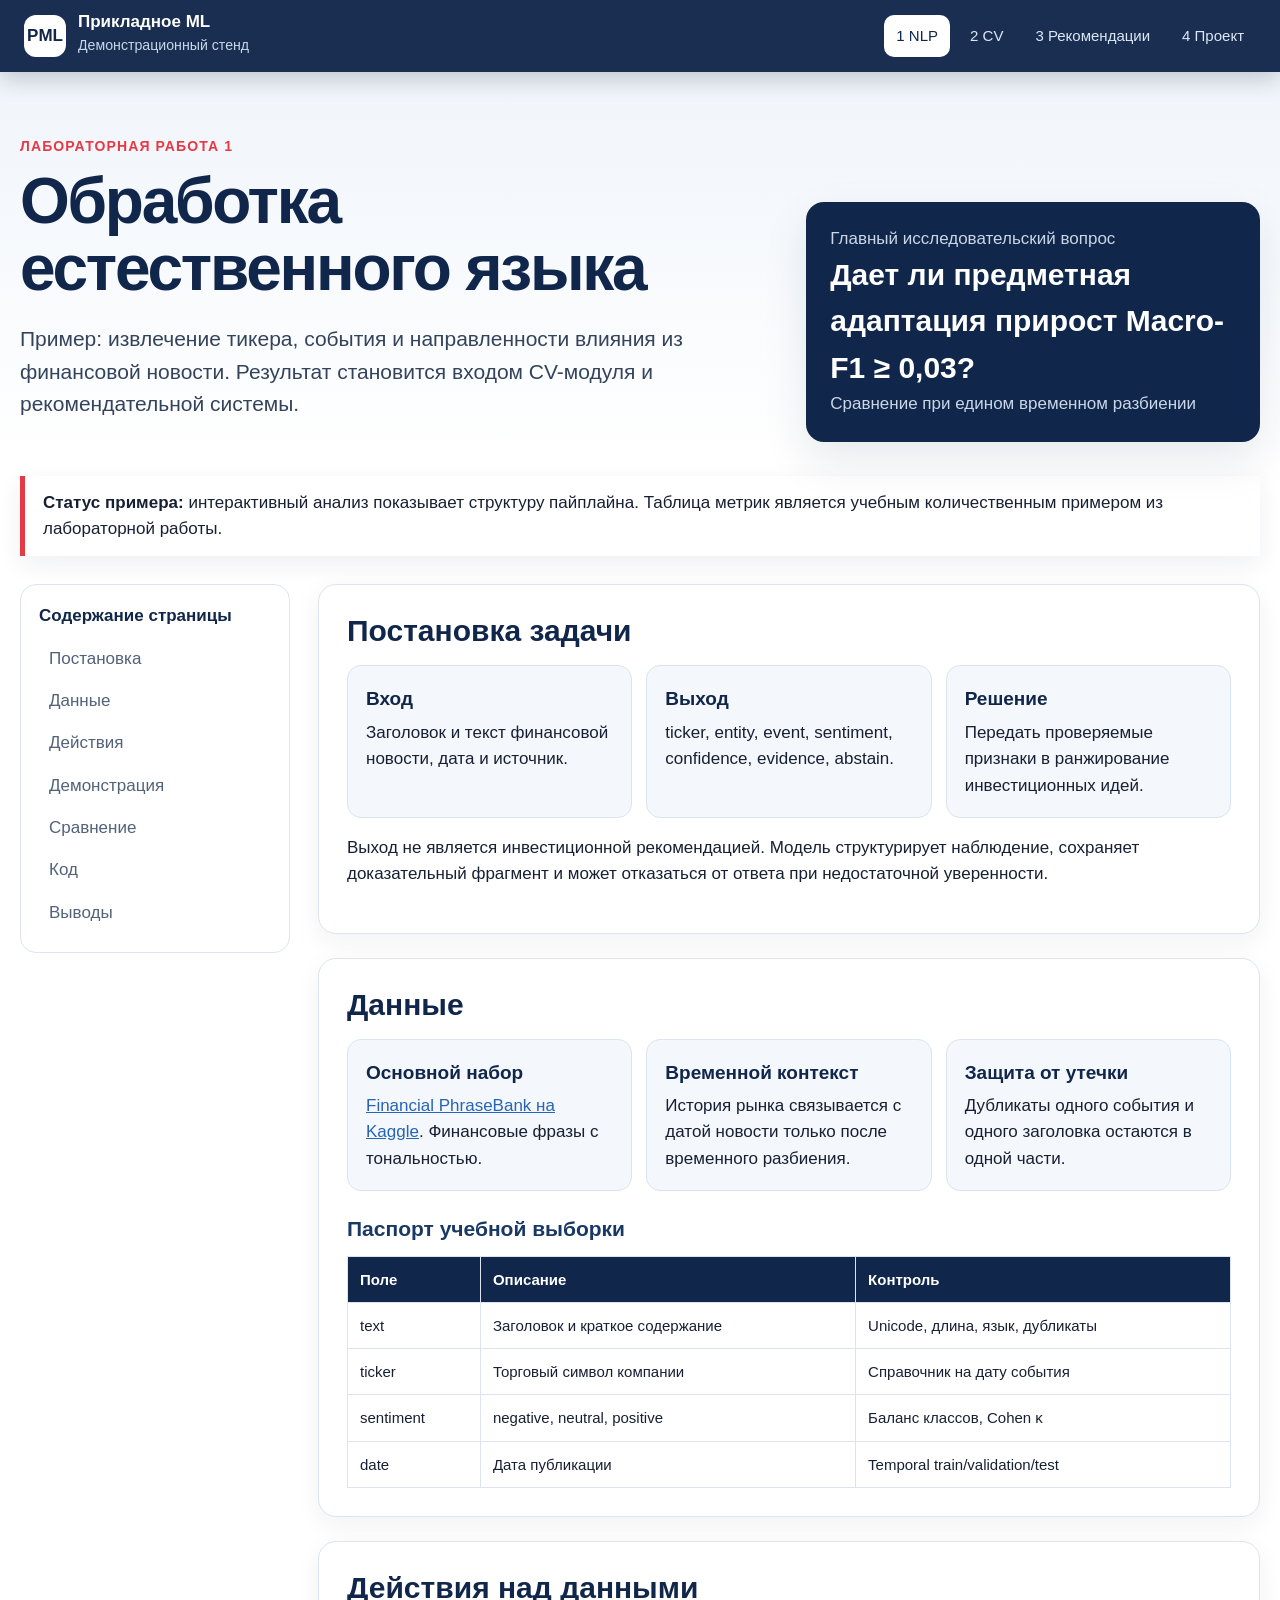
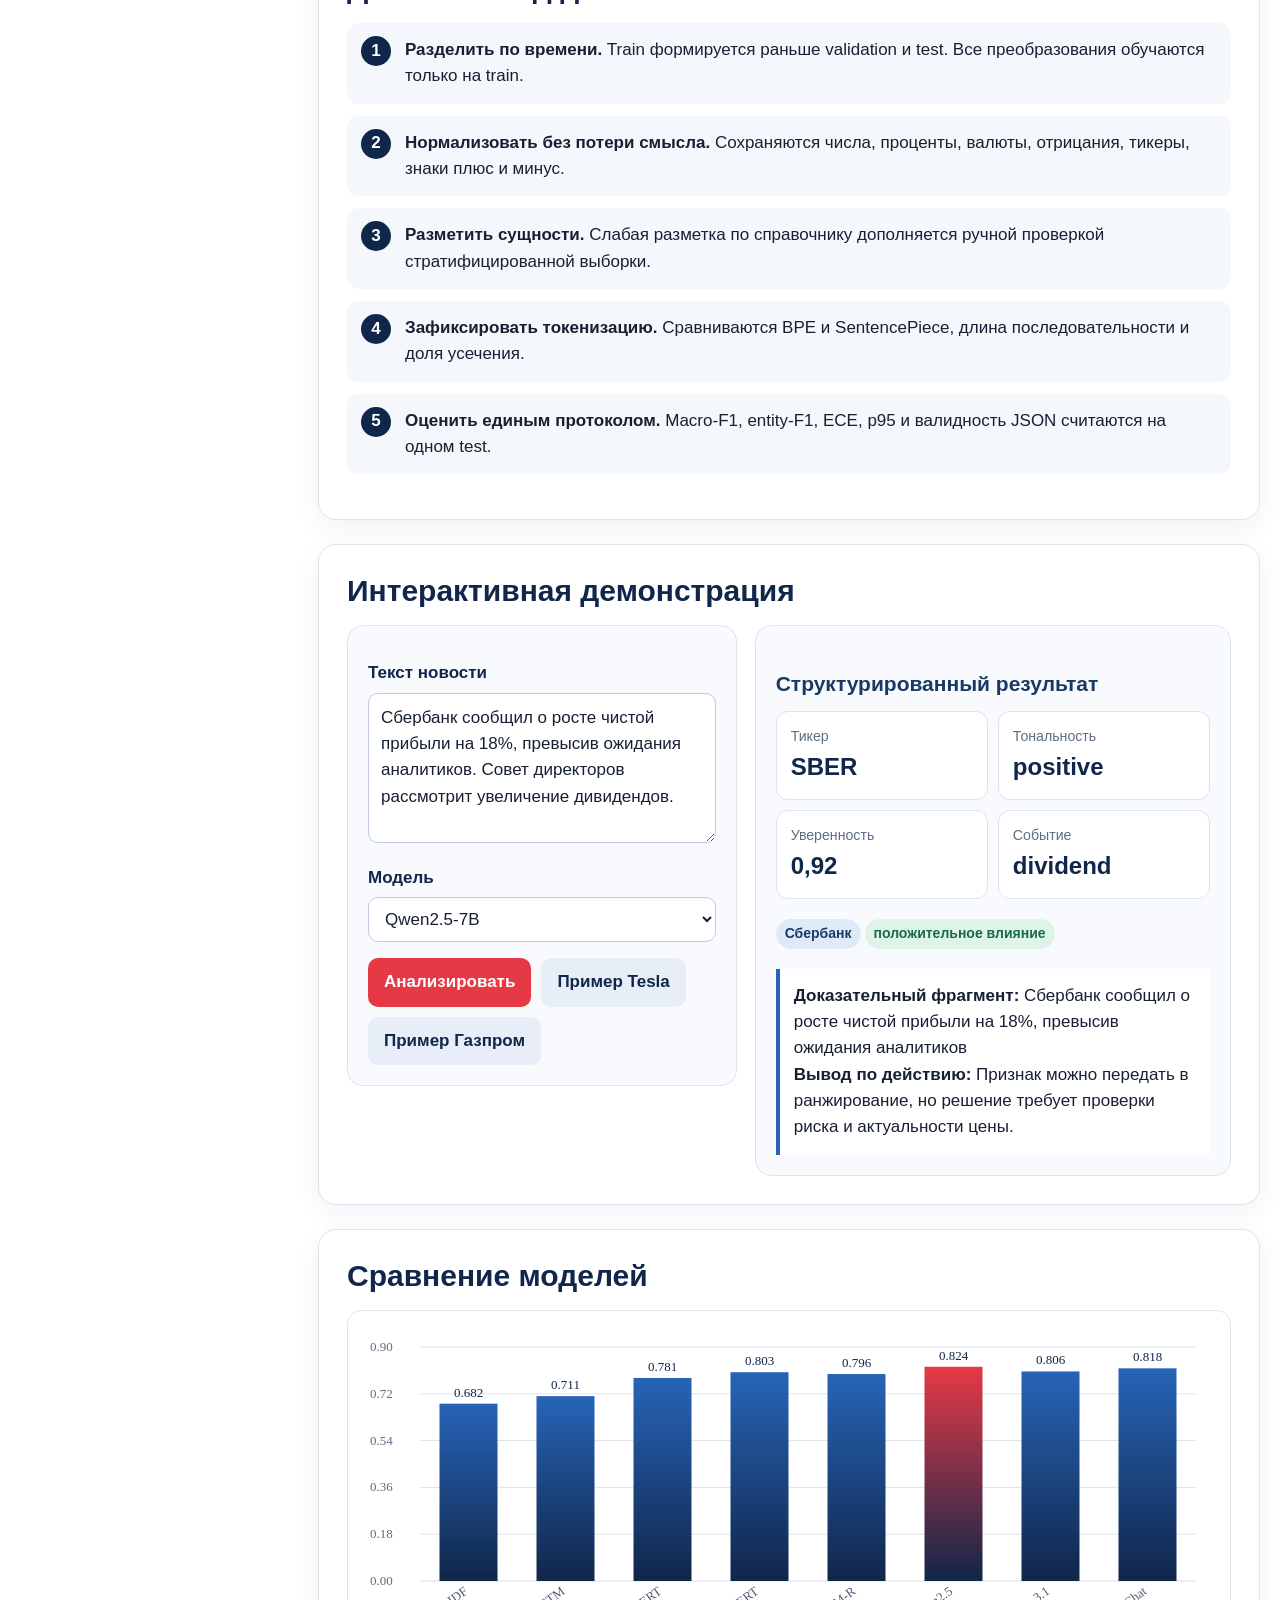
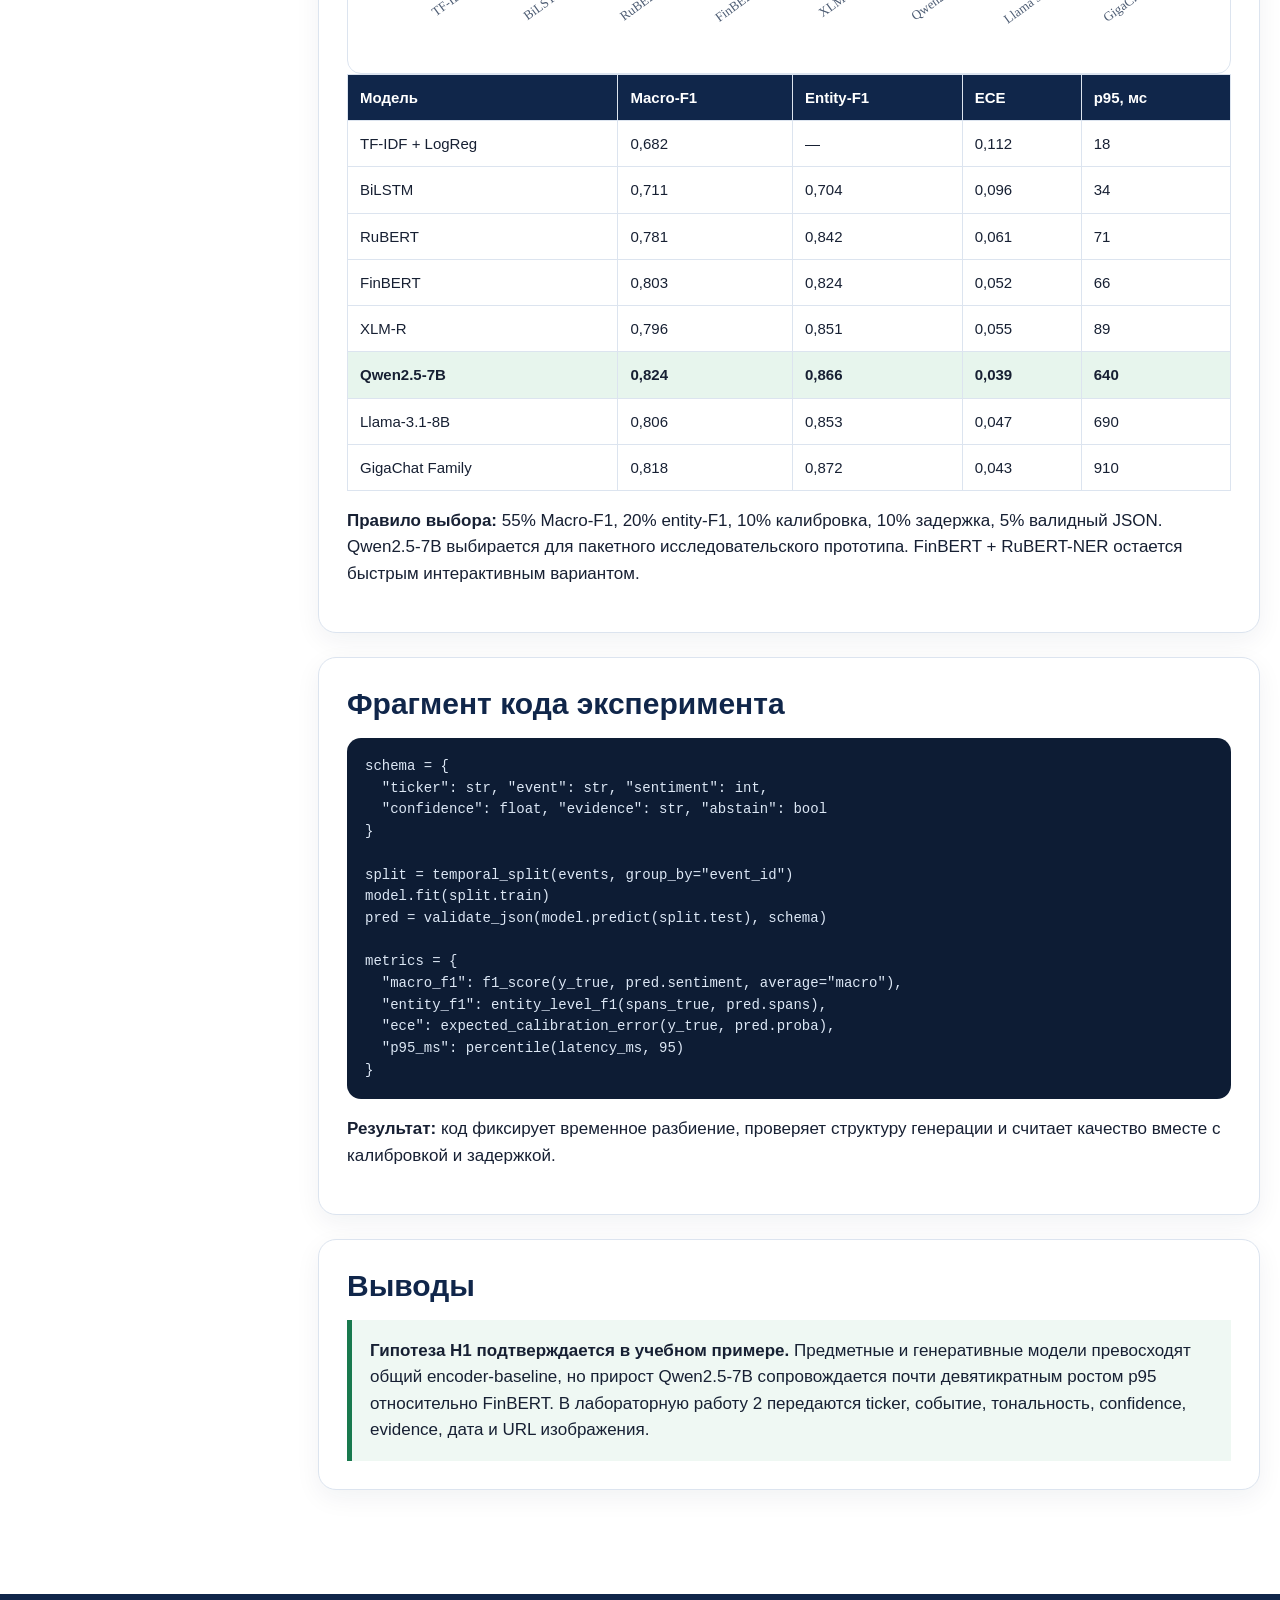
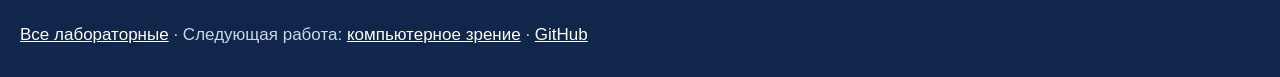
==== lab1-nlp.html @ 17f24d62 "Create PML laboratory demos and NLP lecture deck" ====
<!doctype html><html lang="ru"><head><meta charset="utf-8"><meta name="viewport" content="width=device-width,initial-scale=1"><title>Лабораторная работа 1 — NLP</title><link rel="icon" href="favicon.svg"><link rel="stylesheet" href="styles.css"></head><body>
<header class="topbar"><a class="brand" href="index.html"><span class="brand-mark">PML</span><span><strong>Прикладное ML</strong><small>Демонстрационный стенд</small></span></a><nav class="nav"><a aria-current="page" href="lab1-nlp.html">1 NLP</a><a href="lab2-cv.html">2 CV</a><a href="lab3-recsys.html">3 Рекомендации</a><a href="lab4-project.html">4 Проект</a></nav></header>
<div class="wrap"><section class="hero"><div><div class="eyebrow">Лабораторная работа 1</div><h1>Обработка естественного языка</h1><p class="lead">Пример: извлечение тикера, события и направленности влияния из финансовой новости. Результат становится входом CV-модуля и рекомендательной системы.</p></div><aside class="hero-meta"><span>Главный исследовательский вопрос</span><b>Дает ли предметная адаптация прирост Macro-F1 ≥ 0,03?</b><span>Сравнение при едином временном разбиении</span></aside></section>
<div class="notice"><b>Статус примера:</b> интерактивный анализ показывает структуру пайплайна. Таблица метрик является учебным количественным примером из лабораторной работы.</div>
<div class="page-grid"><aside class="toc"><strong>Содержание страницы</strong><a href="#task">Постановка</a><a href="#data">Данные</a><a href="#actions">Действия</a><a href="#demo">Демонстрация</a><a href="#models">Сравнение</a><a href="#code">Код</a><a href="#conclusion">Выводы</a></aside><main>
<section id="task"><h2>Постановка задачи</h2><div class="cards"><div class="card"><strong>Вход</strong>Заголовок и текст финансовой новости, дата и источник.</div><div class="card"><strong>Выход</strong>ticker, entity, event, sentiment, confidence, evidence, abstain.</div><div class="card"><strong>Решение</strong>Передать проверяемые признаки в ранжирование инвестиционных идей.</div></div><p>Выход не является инвестиционной рекомендацией. Модель структурирует наблюдение, сохраняет доказательный фрагмент и может отказаться от ответа при недостаточной уверенности.</p></section>
<section id="data"><h2>Данные</h2><div class="cards"><div class="card"><strong>Основной набор</strong><a href="https://www.kaggle.com/datasets/ankurzing/sentiment-analysis-for-financial-news">Financial PhraseBank на Kaggle</a>. Финансовые фразы с тональностью.</div><div class="card"><strong>Временной контекст</strong>История рынка связывается с датой новости только после временного разбиения.</div><div class="card"><strong>Защита от утечки</strong>Дубликаты одного события и одного заголовка остаются в одной части.</div></div><h3>Паспорт учебной выборки</h3><div class="table-scroll"><table><thead><tr><th>Поле</th><th>Описание</th><th>Контроль</th></tr></thead><tbody><tr><td>text</td><td>Заголовок и краткое содержание</td><td>Unicode, длина, язык, дубликаты</td></tr><tr><td>ticker</td><td>Торговый символ компании</td><td>Справочник на дату события</td></tr><tr><td>sentiment</td><td>negative, neutral, positive</td><td>Баланс классов, Cohen κ</td></tr><tr><td>date</td><td>Дата публикации</td><td>Temporal train/validation/test</td></tr></tbody></table></div></section>
<section id="actions"><h2>Действия над данными</h2><ol class="step-list"><li><b>Разделить по времени.</b> Train формируется раньше validation и test. Все преобразования обучаются только на train.</li><li><b>Нормализовать без потери смысла.</b> Сохраняются числа, проценты, валюты, отрицания, тикеры, знаки плюс и минус.</li><li><b>Разметить сущности.</b> Слабая разметка по справочнику дополняется ручной проверкой стратифицированной выборки.</li><li><b>Зафиксировать токенизацию.</b> Сравниваются BPE и SentencePiece, длина последовательности и доля усечения.</li><li><b>Оценить единым протоколом.</b> Macro-F1, entity-F1, ECE, p95 и валидность JSON считаются на одном test.</li></ol></section>
<section id="demo"><h2>Интерактивная демонстрация</h2><div class="demo"><div class="control-panel"><label for="newsText">Текст новости</label><textarea id="newsText">Сбербанк сообщил о росте чистой прибыли на 18%, превысив ожидания аналитиков. Совет директоров рассмотрит увеличение дивидендов.</textarea><label for="nlpModel">Модель</label><select id="nlpModel"><option value="qwen">Qwen2.5-7B</option><option value="finbert">FinBERT + RuBERT-NER</option><option value="llama">Llama-3.1-8B</option><option value="gigachat">GigaChat Family</option></select><div class="button-row"><button class="primary" id="analyzeNews">Анализировать</button><button class="ghost sample-news" data-text="Компания Tesla предупредила о снижении маржи из-за ценовой конкуренции и роста затрат на батареи.">Пример Tesla</button><button class="ghost sample-news" data-text="Газпром опубликовал нейтральный операционный отчет без изменения прогноза добычи.">Пример Газпром</button></div></div><div class="result-panel"><h3>Структурированный результат</h3><div class="result-grid"><div class="metric"><small>Тикер</small><b id="tickerOut">SBER</b></div><div class="metric"><small>Тональность</small><b id="sentimentOut">positive</b></div><div class="metric"><small>Уверенность</small><b id="confidenceOut">0,91</b></div><div class="metric"><small>Событие</small><b id="eventOut">earnings</b></div></div><p><span class="tag" id="entityOut">Сбербанк</span><span class="tag positive" id="classOut">положительное влияние</span></p><div class="explanation"><b>Доказательный фрагмент:</b> <span id="evidenceOut">росте чистой прибыли на 18%, превысив ожидания</span><br><b>Вывод по действию:</b> <span id="actionConclusion">Признак можно передать в ранжирование, но решение требует проверки риска и актуальности цены.</span></div></div></div></section>
<section id="models"><h2>Сравнение моделей</h2><div class="chart-wrap"><canvas id="nlpChart" aria-label="Macro-F1 моделей"></canvas></div><div class="table-scroll"><table><thead><tr><th>Модель</th><th>Macro-F1</th><th>Entity-F1</th><th>ECE</th><th>p95, мс</th></tr></thead><tbody><tr><td>TF-IDF + LogReg</td><td>0,682</td><td>—</td><td>0,112</td><td>18</td></tr><tr><td>BiLSTM</td><td>0,711</td><td>0,704</td><td>0,096</td><td>34</td></tr><tr><td>RuBERT</td><td>0,781</td><td>0,842</td><td>0,061</td><td>71</td></tr><tr><td>FinBERT</td><td>0,803</td><td>0,824</td><td>0,052</td><td>66</td></tr><tr><td>XLM-R</td><td>0,796</td><td>0,851</td><td>0,055</td><td>89</td></tr><tr class="best"><td>Qwen2.5-7B</td><td>0,824</td><td>0,866</td><td>0,039</td><td>640</td></tr><tr><td>Llama-3.1-8B</td><td>0,806</td><td>0,853</td><td>0,047</td><td>690</td></tr><tr><td>GigaChat Family</td><td>0,818</td><td>0,872</td><td>0,043</td><td>910</td></tr></tbody></table></div><p><b>Правило выбора:</b> 55% Macro-F1, 20% entity-F1, 10% калибровка, 10% задержка, 5% валидный JSON. Qwen2.5-7B выбирается для пакетного исследовательского прототипа. FinBERT + RuBERT-NER остается быстрым интерактивным вариантом.</p></section>
<section id="code"><h2>Фрагмент кода эксперимента</h2><pre class="code">schema = {
  "ticker": str, "event": str, "sentiment": int,
  "confidence": float, "evidence": str, "abstain": bool
}

split = temporal_split(events, group_by="event_id")
model.fit(split.train)
pred = validate_json(model.predict(split.test), schema)

metrics = {
  "macro_f1": f1_score(y_true, pred.sentiment, average="macro"),
  "entity_f1": entity_level_f1(spans_true, pred.spans),
  "ece": expected_calibration_error(y_true, pred.proba),
  "p95_ms": percentile(latency_ms, 95)
}</pre><p><b>Результат:</b> код фиксирует временное разбиение, проверяет структуру генерации и считает качество вместе с калибровкой и задержкой.</p></section>
<section id="conclusion"><h2>Выводы</h2><div class="conclusion"><b>Гипотеза H1 подтверждается в учебном примере.</b> Предметные и генеративные модели превосходят общий encoder-baseline, но прирост Qwen2.5-7B сопровождается почти девятикратным ростом p95 относительно FinBERT. В лабораторную работу 2 передаются ticker, событие, тональность, confidence, evidence, дата и URL изображения.</div></section>
</main></div></div><footer class="footer"><a href="index.html">Все лабораторные</a> · Следующая работа: <a href="lab2-cv.html">компьютерное зрение</a> · <a href="https://github.com/PetrNikitin20/PML">GitHub</a></footer><script src="common.js"></script><script src="lab1.js"></script></body></html>
---- styles.css ----
:root {
  --navy: #10264a;
  --navy-2: #193965;
  --blue: #2764b7;
  --red: #e63946;
  --ink: #172033;
  --muted: #5e6c84;
  --line: #dce4ef;
  --paper: #ffffff;
  --soft: #f4f7fb;
  --success: #18794e;
  --warning: #a15c00;
  --radius: 18px;
  --shadow: 0 18px 45px rgba(16, 38, 74, .10);
}
* { box-sizing: border-box; }
html { scroll-behavior: smooth; }
body {
  margin: 0;
  color: var(--ink);
  background: linear-gradient(180deg, #edf3fa 0, #fff 460px);
  font-family: "Segoe UI", Arial, sans-serif;
  font-size: 17px;
  line-height: 1.55;
}
a { color: var(--blue); }
button, select, textarea, input { font: inherit; }
.topbar {
  position: sticky; top: 0; z-index: 30;
  display: flex; align-items: center; gap: 24px;
  min-height: 72px; padding: 10px max(24px, calc((100vw - 1240px)/2));
  background: rgba(16, 38, 74, .96); color: #fff;
  box-shadow: 0 6px 24px rgba(7, 21, 43, .22);
  backdrop-filter: blur(10px);
}
.brand { display: flex; align-items: center; gap: 12px; min-width: 230px; color: #fff; text-decoration: none; }
.brand-mark { display:grid; place-items:center; width:42px; height:42px; border-radius:12px; background:#fff; color:var(--navy); font-weight:800; }
.brand strong { display:block; line-height:1.1; }
.brand small { color:#c9d7ea; }
.nav { display:flex; gap:8px; flex-wrap:wrap; margin-left:auto; }
.nav a { color:#dce8f7; text-decoration:none; padding:9px 12px; border-radius:10px; font-size:15px; }
.nav a:hover, .nav a[aria-current="page"] { background:#fff; color:var(--navy); }
.wrap { width:min(1240px, calc(100% - 36px)); margin:0 auto; }
.hero { padding:64px 0 34px; display:grid; grid-template-columns: 1.25fr .75fr; gap:30px; align-items:end; }
.eyebrow { font-size:14px; font-weight:800; color:var(--red); letter-spacing:.08em; text-transform:uppercase; }
h1 { margin:10px 0 16px; color:var(--navy); font-size:clamp(38px, 5vw, 64px); line-height:1.05; letter-spacing:-.035em; }
.lead { max-width:780px; font-size:21px; color:#34435c; }
.hero-meta { background:var(--navy); color:#fff; padding:24px; border-radius:var(--radius); box-shadow:var(--shadow); }
.hero-meta b { display:block; font-size:30px; }
.hero-meta span { color:#cbd7e8; }
.notice { margin:0 0 28px; padding:14px 18px; border-left:5px solid var(--red); background:#fff; box-shadow:0 8px 24px rgba(16,38,74,.07); }
.page-grid { display:grid; grid-template-columns: 270px minmax(0,1fr); gap:28px; align-items:start; padding-bottom:80px; }
.toc { position:sticky; top:94px; padding:18px; background:#fff; border:1px solid var(--line); border-radius:16px; }
.toc strong { display:block; margin-bottom:8px; color:var(--navy); }
.toc a { display:block; padding:8px 10px; color:#52627a; text-decoration:none; border-radius:8px; }
.toc a:hover { background:var(--soft); color:var(--navy); }
main section { scroll-margin-top:94px; margin-bottom:24px; padding:28px; background:var(--paper); border:1px solid var(--line); border-radius:var(--radius); box-shadow:0 8px 26px rgba(16,38,74,.06); }
h2 { margin:0 0 16px; color:var(--navy); font-size:30px; line-height:1.2; }
h3 { margin:22px 0 10px; color:var(--navy-2); font-size:21px; }
.cards { display:grid; grid-template-columns:repeat(3,1fr); gap:14px; }
.card { padding:18px; border:1px solid var(--line); border-radius:14px; background:var(--soft); }
.card strong { display:block; margin-bottom:6px; color:var(--navy); font-size:19px; }
.step-list { counter-reset:step; display:grid; gap:12px; padding:0; list-style:none; }
.step-list li { position:relative; padding:14px 14px 14px 58px; background:var(--soft); border-radius:12px; }
.step-list li::before { counter-increment:step; content:counter(step); position:absolute; left:14px; top:13px; width:30px; height:30px; border-radius:50%; display:grid; place-items:center; background:var(--navy); color:#fff; font-weight:800; }
.demo { display:grid; grid-template-columns: .9fr 1.1fr; gap:18px; align-items:start; }
.control-panel, .result-panel { padding:20px; border-radius:16px; border:1px solid var(--line); background:#f8fafd; }
label { display:block; margin:14px 0 6px; color:var(--navy); font-weight:700; }
textarea, select, input[type="number"], input[type="range"] { width:100%; padding:11px 12px; border:1px solid #bfcadd; border-radius:10px; background:#fff; color:var(--ink); }
textarea { min-height:150px; resize:vertical; }
.button-row { display:flex; gap:10px; flex-wrap:wrap; margin-top:16px; }
button, .button { border:0; border-radius:10px; padding:11px 16px; cursor:pointer; text-decoration:none; font-weight:750; }
.primary { background:var(--red); color:#fff; }
.secondary { background:var(--navy); color:#fff; }
.ghost { background:#e8eef7; color:var(--navy); }
button:hover { filter:brightness(.96); transform:translateY(-1px); }
.result-grid { display:grid; grid-template-columns:repeat(2,1fr); gap:10px; }
.metric { padding:14px; border-radius:12px; background:#fff; border:1px solid var(--line); }
.metric small { display:block; color:var(--muted); }
.metric b { font-size:24px; color:var(--navy); }
.tag { display:inline-block; padding:4px 9px; margin:3px 4px 3px 0; border-radius:999px; background:#dfeaf8; color:#183b6b; font-size:14px; font-weight:700; }
.tag.positive { background:#dff4e8; color:#176b47; }
.tag.negative { background:#fde4e6; color:#a42632; }
.tag.neutral { background:#eceff4; color:#566071; }
.explanation { margin-top:14px; padding:14px; border-left:4px solid var(--blue); background:#fff; }
.chart-wrap { position:relative; min-height:320px; padding:16px; border:1px solid var(--line); border-radius:14px; background:#fff; overflow:hidden; }
canvas { display:block; width:100%; height:auto; }
.table-scroll { overflow-x:auto; }
table { width:100%; border-collapse:collapse; background:#fff; font-size:15px; }
th, td { padding:11px 12px; border:1px solid var(--line); text-align:left; vertical-align:middle; }
th { background:var(--navy); color:#fff; }
tr.best td { background:#e7f5ed; font-weight:700; }
.code { overflow:auto; padding:18px; border-radius:14px; background:#0d1c34; color:#dce7f5; font:14px/1.55 Consolas, monospace; white-space:pre; }
.pipeline { display:grid; grid-template-columns:repeat(4,1fr); gap:12px; }
.pipe-node { position:relative; padding:18px; border-radius:14px; background:#eaf1fa; border:1px solid #cddbef; color:var(--navy); }
.pipe-node + .pipe-node::before { content:""; position:absolute; left:-13px; top:50%; width:13px; height:2px; background:var(--red); }
.score-bar { margin:12px 0; }
.score-row { display:flex; justify-content:space-between; gap:12px; font-size:14px; }
.bar { height:12px; border-radius:99px; background:#e2e8f1; overflow:hidden; }
.bar > span { display:block; height:100%; background:linear-gradient(90deg,var(--blue),var(--red)); border-radius:inherit; }
.checkline { display:flex; gap:10px; align-items:center; margin:10px 0; }
.checkline input { width:20px; height:20px; }
.footer { padding:28px max(18px, calc((100vw - 1240px)/2)); background:var(--navy); color:#c9d7ea; }
.footer a { color:#fff; }
.lab-grid { display:grid; grid-template-columns:repeat(2,1fr); gap:18px; padding:36px 0 80px; }
.lab-link { display:block; min-height:240px; padding:28px; border-radius:20px; background:#fff; color:inherit; text-decoration:none; border:1px solid var(--line); box-shadow:var(--shadow); transition:.2s; }
.lab-link:hover { transform:translateY(-4px); border-color:#9eb8da; }
.lab-link .number { color:var(--red); font-size:44px; font-weight:900; }
.lab-link h2 { margin:8px 0; }
.lab-link p { color:var(--muted); }
.legend { display:flex; flex-wrap:wrap; gap:12px; margin:10px 0; font-size:14px; color:var(--muted); }
.legend span::before { content:""; display:inline-block; width:10px; height:10px; margin-right:6px; border-radius:3px; background:var(--blue); }
.legend .red::before { background:var(--red); }
.legend .gray::before { background:#9aa8ba; }
.canvas-shell { position:relative; border-radius:14px; overflow:hidden; background:#fff; border:1px solid var(--line); }
.canvas-shell canvas { width:100%; }
.overlay-note { position:absolute; left:14px; top:14px; padding:8px 10px; border-radius:8px; background:rgba(16,38,74,.90); color:#fff; font-size:14px; }
.conclusion { padding:18px; border-left:5px solid var(--success); background:#eff8f3; }
@media (max-width: 960px) {
  .hero, .demo, .page-grid { grid-template-columns:1fr; }
  .toc { position:static; }
  .cards, .pipeline { grid-template-columns:1fr 1fr; }
}
@media (max-width: 650px) {
  body { font-size:16px; }
  .topbar { position:static; display:block; }
  .nav { margin-top:10px; }
  .nav a { padding:7px 8px; font-size:14px; }
  .hero { padding-top:36px; }
  .cards, .pipeline, .lab-grid, .result-grid { grid-template-columns:1fr; }
  main section { padding:20px; }
  h2 { font-size:26px; }
}
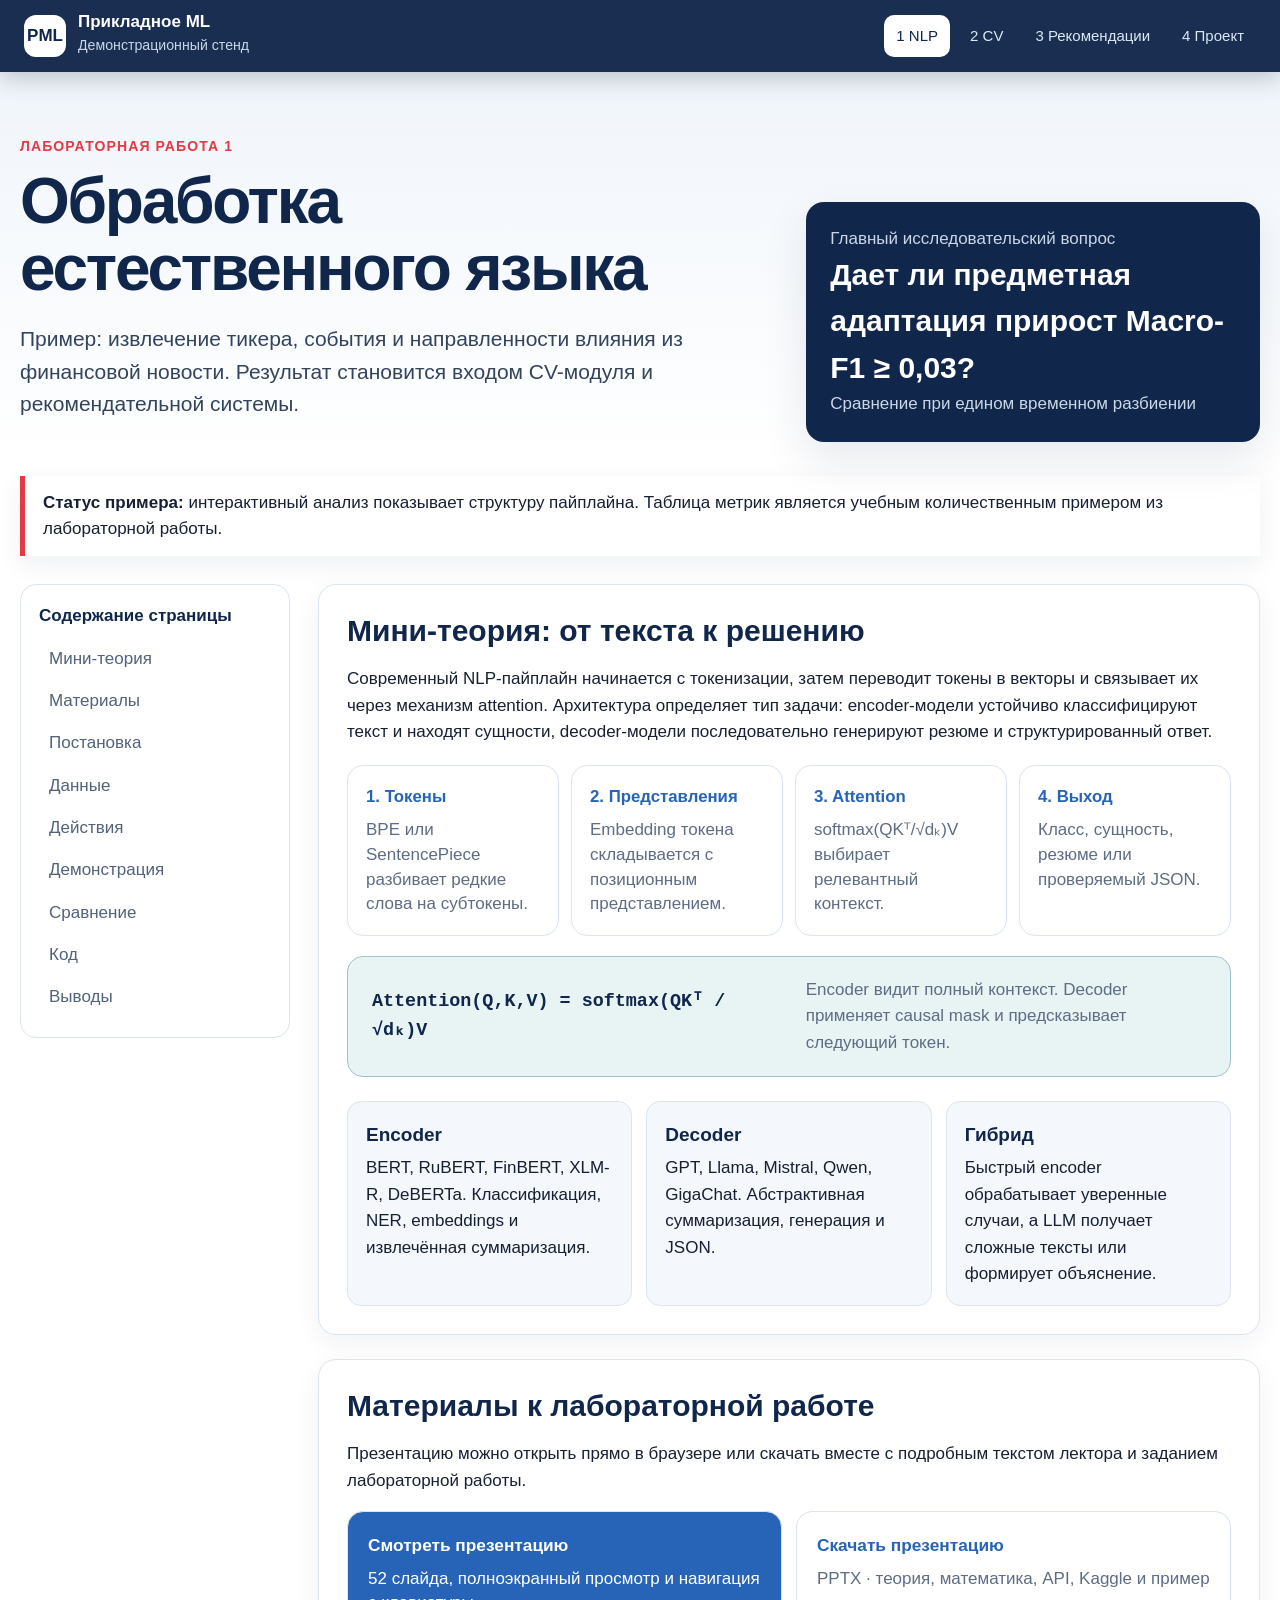
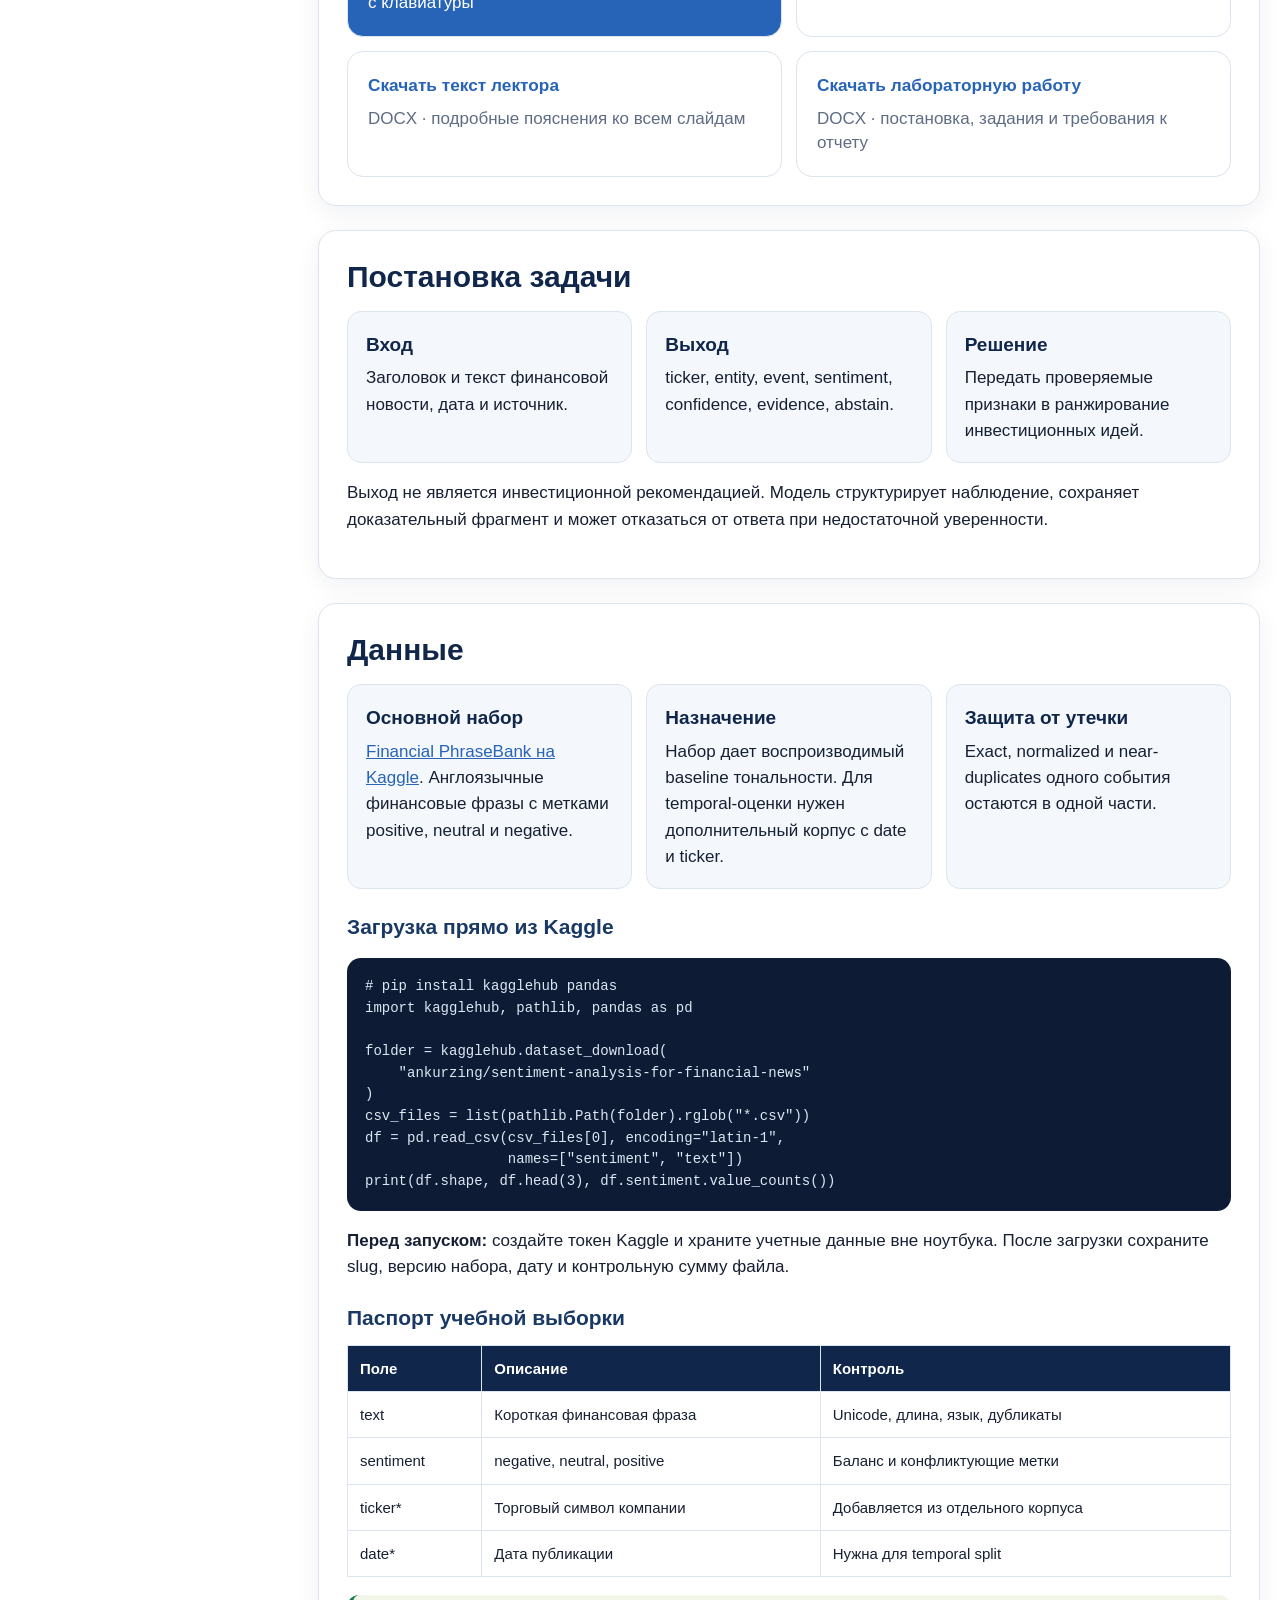
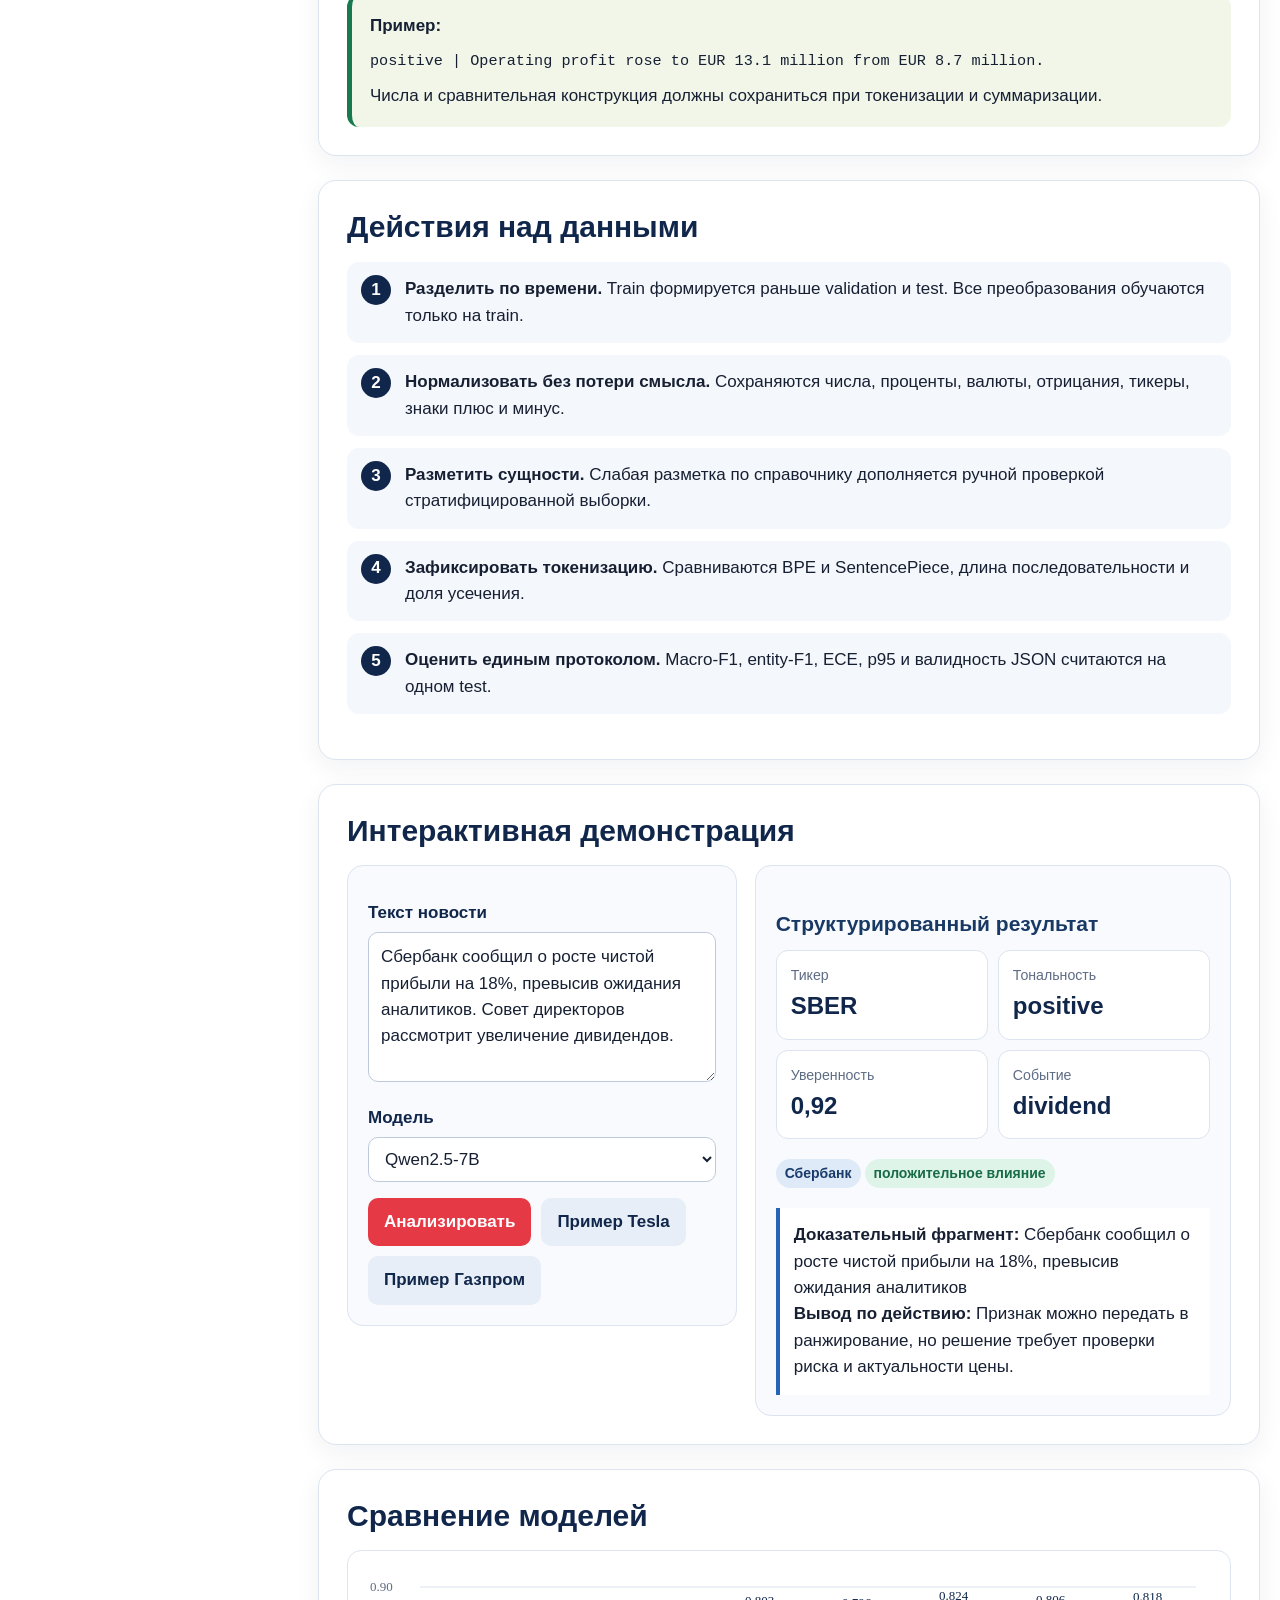
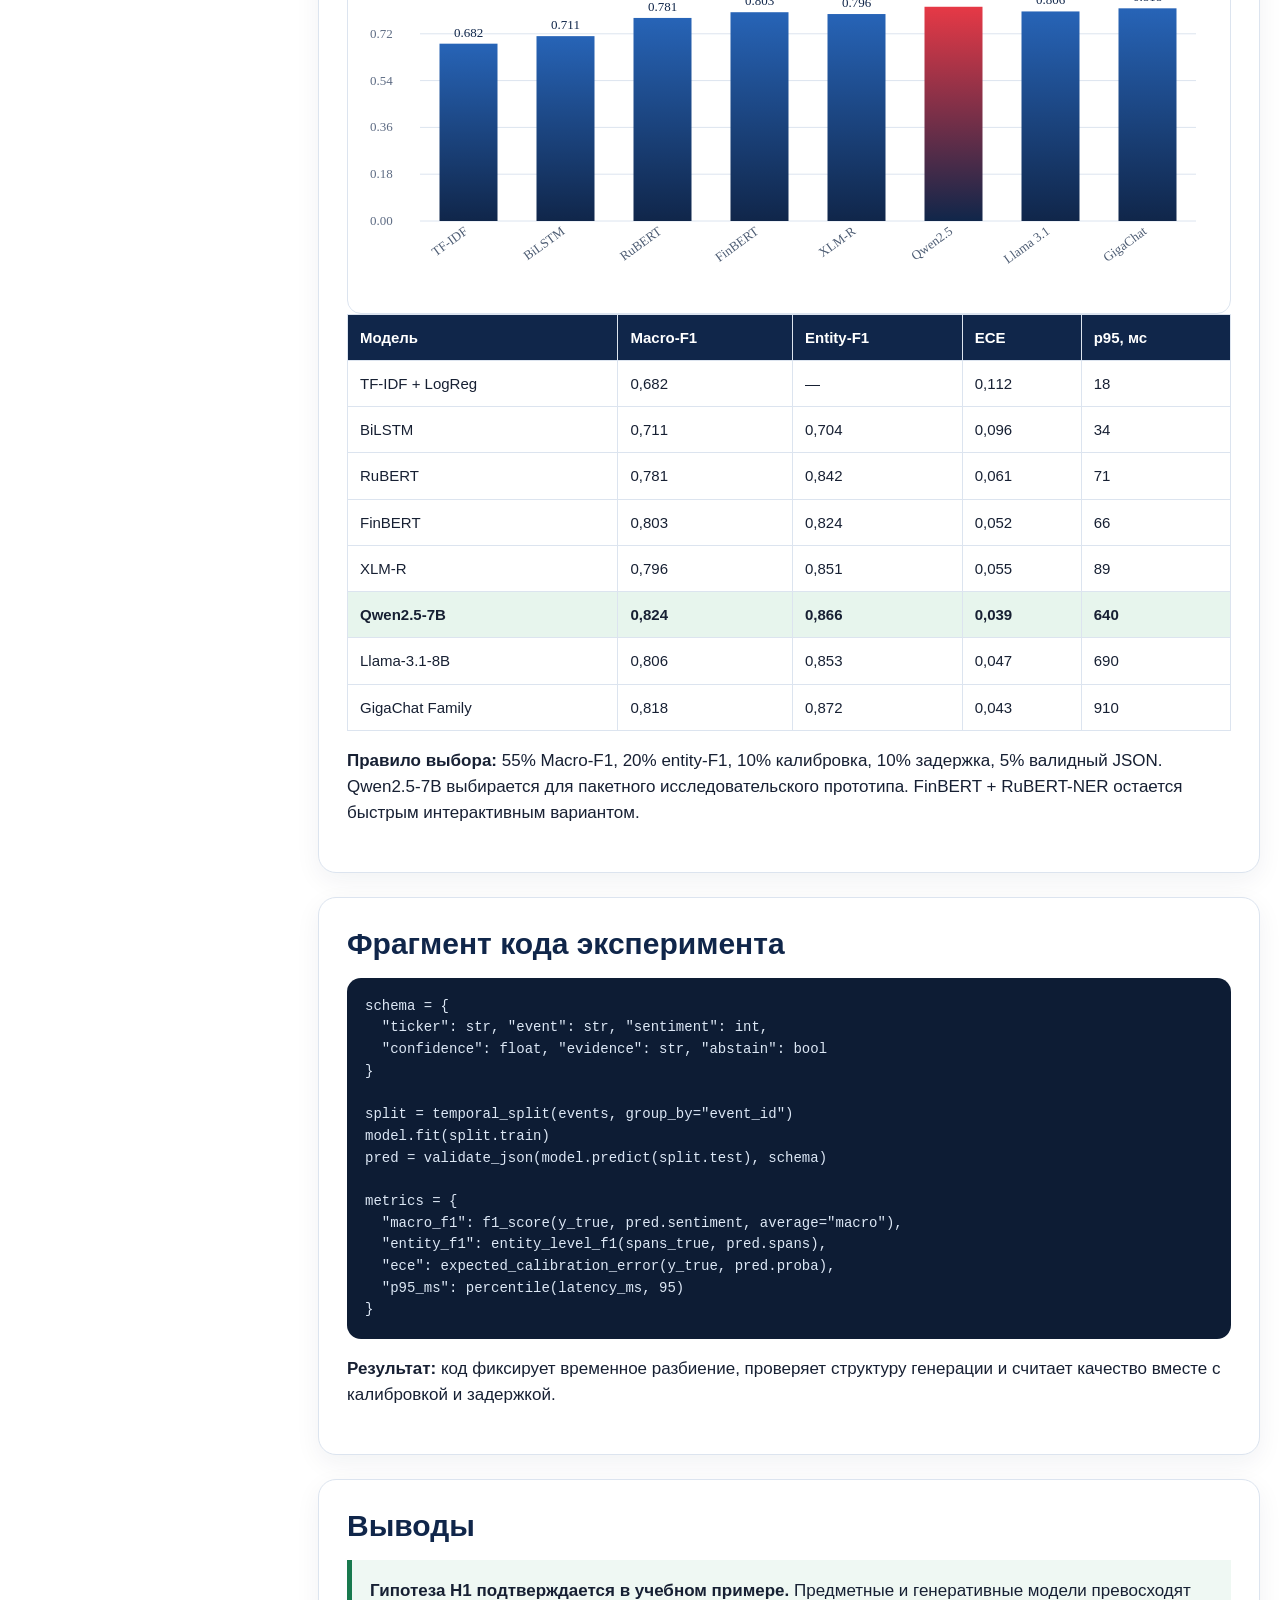
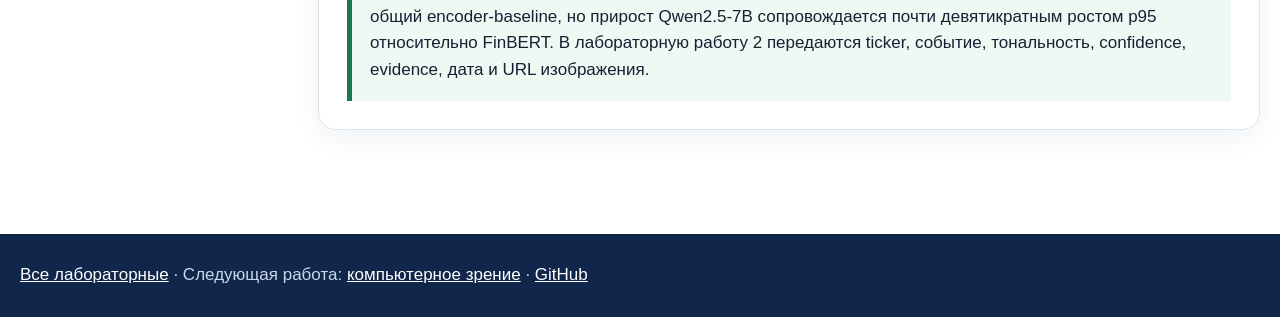
==== commit fe21040a: "Expand NLP lecture materials and website" ====
--- a/lab1-nlp.html
+++ b/lab1-nlp.html
@@ -2,9 +2,20 @@
 <header class="topbar"><a class="brand" href="index.html"><span class="brand-mark">PML</span><span><strong>Прикладное ML</strong><small>Демонстрационный стенд</small></span></a><nav class="nav"><a aria-current="page" href="lab1-nlp.html">1 NLP</a><a href="lab2-cv.html">2 CV</a><a href="lab3-recsys.html">3 Рекомендации</a><a href="lab4-project.html">4 Проект</a></nav></header>
 <div class="wrap"><section class="hero"><div><div class="eyebrow">Лабораторная работа 1</div><h1>Обработка естественного языка</h1><p class="lead">Пример: извлечение тикера, события и направленности влияния из финансовой новости. Результат становится входом CV-модуля и рекомендательной системы.</p></div><aside class="hero-meta"><span>Главный исследовательский вопрос</span><b>Дает ли предметная адаптация прирост Macro-F1 ≥ 0,03?</b><span>Сравнение при едином временном разбиении</span></aside></section>
 <div class="notice"><b>Статус примера:</b> интерактивный анализ показывает структуру пайплайна. Таблица метрик является учебным количественным примером из лабораторной работы.</div>
-<div class="page-grid"><aside class="toc"><strong>Содержание страницы</strong><a href="#task">Постановка</a><a href="#data">Данные</a><a href="#actions">Действия</a><a href="#demo">Демонстрация</a><a href="#models">Сравнение</a><a href="#code">Код</a><a href="#conclusion">Выводы</a></aside><main>
+<div class="page-grid"><aside class="toc"><strong>Содержание страницы</strong><a href="#theory">Мини-теория</a><a href="#materials">Материалы</a><a href="#task">Постановка</a><a href="#data">Данные</a><a href="#actions">Действия</a><a href="#demo">Демонстрация</a><a href="#models">Сравнение</a><a href="#code">Код</a><a href="#conclusion">Выводы</a></aside><main>
+<section id="theory"><h2>Мини-теория: от текста к решению</h2><p>Современный NLP-пайплайн начинается с токенизации, затем переводит токены в векторы и связывает их через механизм attention. Архитектура определяет тип задачи: encoder-модели устойчиво классифицируют текст и находят сущности, decoder-модели последовательно генерируют резюме и структурированный ответ.</p><div class="theory-flow"><div><b>1. Токены</b><span>BPE или SentencePiece разбивает редкие слова на субтокены.</span></div><div><b>2. Представления</b><span>Embedding токена складывается с позиционным представлением.</span></div><div><b>3. Attention</b><span>softmax(QKᵀ/√dₖ)V выбирает релевантный контекст.</span></div><div><b>4. Выход</b><span>Класс, сущность, резюме или проверяемый JSON.</span></div></div><div class="formula-card"><code>Attention(Q,K,V) = softmax(QKᵀ / √dₖ)V</code><span>Encoder видит полный контекст. Decoder применяет causal mask и предсказывает следующий токен.</span></div><div class="cards"><div class="card"><strong>Encoder</strong>BERT, RuBERT, FinBERT, XLM-R, DeBERTa. Классификация, NER, embeddings и извлечённая суммаризация.</div><div class="card"><strong>Decoder</strong>GPT, Llama, Mistral, Qwen, GigaChat. Абстрактивная суммаризация, генерация и JSON.</div><div class="card"><strong>Гибрид</strong>Быстрый encoder обрабатывает уверенные случаи, а LLM получает сложные тексты или формирует объяснение.</div></div></section>
+<section id="materials"><h2>Материалы к лабораторной работе</h2><p>Презентацию можно открыть прямо в браузере или скачать вместе с подробным текстом лектора и заданием лабораторной работы.</p><div class="download-grid"><a class="download-card primary-download" href="presentation-nlp.html"><b>Смотреть презентацию</b><span>52 слайда, полноэкранный просмотр и навигация с клавиатуры</span></a><a class="download-card" href="materials/ПЗМО_Лабораторная_1_NLP_теория_API_данные_финал.pptx" download><b>Скачать презентацию</b><span>PPTX · теория, математика, API, Kaggle и пример</span></a><a class="download-card" href="materials/Текст_лектора_ЛР1_NLP_архитектуры_API_данные.docx" download><b>Скачать текст лектора</b><span>DOCX · подробные пояснения ко всем слайдам</span></a><a class="download-card" href="materials/Лабораторная_работа_1_NLP.docx" download><b>Скачать лабораторную работу</b><span>DOCX · постановка, задания и требования к отчету</span></a></div></section>
 <section id="task"><h2>Постановка задачи</h2><div class="cards"><div class="card"><strong>Вход</strong>Заголовок и текст финансовой новости, дата и источник.</div><div class="card"><strong>Выход</strong>ticker, entity, event, sentiment, confidence, evidence, abstain.</div><div class="card"><strong>Решение</strong>Передать проверяемые признаки в ранжирование инвестиционных идей.</div></div><p>Выход не является инвестиционной рекомендацией. Модель структурирует наблюдение, сохраняет доказательный фрагмент и может отказаться от ответа при недостаточной уверенности.</p></section>
-<section id="data"><h2>Данные</h2><div class="cards"><div class="card"><strong>Основной набор</strong><a href="https://www.kaggle.com/datasets/ankurzing/sentiment-analysis-for-financial-news">Financial PhraseBank на Kaggle</a>. Финансовые фразы с тональностью.</div><div class="card"><strong>Временной контекст</strong>История рынка связывается с датой новости только после временного разбиения.</div><div class="card"><strong>Защита от утечки</strong>Дубликаты одного события и одного заголовка остаются в одной части.</div></div><h3>Паспорт учебной выборки</h3><div class="table-scroll"><table><thead><tr><th>Поле</th><th>Описание</th><th>Контроль</th></tr></thead><tbody><tr><td>text</td><td>Заголовок и краткое содержание</td><td>Unicode, длина, язык, дубликаты</td></tr><tr><td>ticker</td><td>Торговый символ компании</td><td>Справочник на дату события</td></tr><tr><td>sentiment</td><td>negative, neutral, positive</td><td>Баланс классов, Cohen κ</td></tr><tr><td>date</td><td>Дата публикации</td><td>Temporal train/validation/test</td></tr></tbody></table></div></section>
+<section id="data"><h2>Данные</h2><div class="cards"><div class="card"><strong>Основной набор</strong><a href="https://www.kaggle.com/datasets/ankurzing/sentiment-analysis-for-financial-news">Financial PhraseBank на Kaggle</a>. Англоязычные финансовые фразы с метками positive, neutral и negative.</div><div class="card"><strong>Назначение</strong>Набор дает воспроизводимый baseline тональности. Для temporal-оценки нужен дополнительный корпус с date и ticker.</div><div class="card"><strong>Защита от утечки</strong>Exact, normalized и near-duplicates одного события остаются в одной части.</div></div><h3>Загрузка прямо из Kaggle</h3><pre class="code"># pip install kagglehub pandas
+import kagglehub, pathlib, pandas as pd
+
+folder = kagglehub.dataset_download(
+    "ankurzing/sentiment-analysis-for-financial-news"
+)
+csv_files = list(pathlib.Path(folder).rglob("*.csv"))
+df = pd.read_csv(csv_files[0], encoding="latin-1",
+                 names=["sentiment", "text"])
+print(df.shape, df.head(3), df.sentiment.value_counts())</pre><p><b>Перед запуском:</b> создайте токен Kaggle и храните учетные данные вне ноутбука. После загрузки сохраните slug, версию набора, дату и контрольную сумму файла.</p><h3>Паспорт учебной выборки</h3><div class="table-scroll"><table><thead><tr><th>Поле</th><th>Описание</th><th>Контроль</th></tr></thead><tbody><tr><td>text</td><td>Короткая финансовая фраза</td><td>Unicode, длина, язык, дубликаты</td></tr><tr><td>sentiment</td><td>negative, neutral, positive</td><td>Баланс и конфликтующие метки</td></tr><tr><td>ticker*</td><td>Торговый символ компании</td><td>Добавляется из отдельного корпуса</td></tr><tr><td>date*</td><td>Дата публикации</td><td>Нужна для temporal split</td></tr></tbody></table></div><div class="example-record"><b>Пример:</b><code>positive | Operating profit rose to EUR 13.1 million from EUR 8.7 million.</code><span>Числа и сравнительная конструкция должны сохраниться при токенизации и суммаризации.</span></div></section>
 <section id="actions"><h2>Действия над данными</h2><ol class="step-list"><li><b>Разделить по времени.</b> Train формируется раньше validation и test. Все преобразования обучаются только на train.</li><li><b>Нормализовать без потери смысла.</b> Сохраняются числа, проценты, валюты, отрицания, тикеры, знаки плюс и минус.</li><li><b>Разметить сущности.</b> Слабая разметка по справочнику дополняется ручной проверкой стратифицированной выборки.</li><li><b>Зафиксировать токенизацию.</b> Сравниваются BPE и SentencePiece, длина последовательности и доля усечения.</li><li><b>Оценить единым протоколом.</b> Macro-F1, entity-F1, ECE, p95 и валидность JSON считаются на одном test.</li></ol></section>
 <section id="demo"><h2>Интерактивная демонстрация</h2><div class="demo"><div class="control-panel"><label for="newsText">Текст новости</label><textarea id="newsText">Сбербанк сообщил о росте чистой прибыли на 18%, превысив ожидания аналитиков. Совет директоров рассмотрит увеличение дивидендов.</textarea><label for="nlpModel">Модель</label><select id="nlpModel"><option value="qwen">Qwen2.5-7B</option><option value="finbert">FinBERT + RuBERT-NER</option><option value="llama">Llama-3.1-8B</option><option value="gigachat">GigaChat Family</option></select><div class="button-row"><button class="primary" id="analyzeNews">Анализировать</button><button class="ghost sample-news" data-text="Компания Tesla предупредила о снижении маржи из-за ценовой конкуренции и роста затрат на батареи.">Пример Tesla</button><button class="ghost sample-news" data-text="Газпром опубликовал нейтральный операционный отчет без изменения прогноза добычи.">Пример Газпром</button></div></div><div class="result-panel"><h3>Структурированный результат</h3><div class="result-grid"><div class="metric"><small>Тикер</small><b id="tickerOut">SBER</b></div><div class="metric"><small>Тональность</small><b id="sentimentOut">positive</b></div><div class="metric"><small>Уверенность</small><b id="confidenceOut">0,91</b></div><div class="metric"><small>Событие</small><b id="eventOut">earnings</b></div></div><p><span class="tag" id="entityOut">Сбербанк</span><span class="tag positive" id="classOut">положительное влияние</span></p><div class="explanation"><b>Доказательный фрагмент:</b> <span id="evidenceOut">росте чистой прибыли на 18%, превысив ожидания</span><br><b>Вывод по действию:</b> <span id="actionConclusion">Признак можно передать в ранжирование, но решение требует проверки риска и актуальности цены.</span></div></div></div></section>
 <section id="models"><h2>Сравнение моделей</h2><div class="chart-wrap"><canvas id="nlpChart" aria-label="Macro-F1 моделей"></canvas></div><div class="table-scroll"><table><thead><tr><th>Модель</th><th>Macro-F1</th><th>Entity-F1</th><th>ECE</th><th>p95, мс</th></tr></thead><tbody><tr><td>TF-IDF + LogReg</td><td>0,682</td><td>—</td><td>0,112</td><td>18</td></tr><tr><td>BiLSTM</td><td>0,711</td><td>0,704</td><td>0,096</td><td>34</td></tr><tr><td>RuBERT</td><td>0,781</td><td>0,842</td><td>0,061</td><td>71</td></tr><tr><td>FinBERT</td><td>0,803</td><td>0,824</td><td>0,052</td><td>66</td></tr><tr><td>XLM-R</td><td>0,796</td><td>0,851</td><td>0,055</td><td>89</td></tr><tr class="best"><td>Qwen2.5-7B</td><td>0,824</td><td>0,866</td><td>0,039</td><td>640</td></tr><tr><td>Llama-3.1-8B</td><td>0,806</td><td>0,853</td><td>0,047</td><td>690</td></tr><tr><td>GigaChat Family</td><td>0,818</td><td>0,872</td><td>0,043</td><td>910</td></tr></tbody></table></div><p><b>Правило выбора:</b> 55% Macro-F1, 20% entity-F1, 10% калибровка, 10% задержка, 5% валидный JSON. Qwen2.5-7B выбирается для пакетного исследовательского прототипа. FinBERT + RuBERT-NER остается быстрым интерактивным вариантом.</p></section>
--- a/styles.css
+++ b/styles.css
@@ -116,10 +116,44 @@
 .canvas-shell canvas { width:100%; }
 .overlay-note { position:absolute; left:14px; top:14px; padding:8px 10px; border-radius:8px; background:rgba(16,38,74,.90); color:#fff; font-size:14px; }
 .conclusion { padding:18px; border-left:5px solid var(--success); background:#eff8f3; }
+.theory-flow { display:grid; grid-template-columns:repeat(4,1fr); gap:12px; margin:20px 0; }
+.theory-flow div { background:var(--paper); border:1px solid var(--line); border-radius:16px; padding:18px; }
+.theory-flow b, .theory-flow span { display:block; }
+.theory-flow b { color:var(--blue); font-size:1.05rem; margin-bottom:8px; }
+.theory-flow span { color:var(--muted); line-height:1.45; }
+.formula-card { display:flex; align-items:center; justify-content:space-between; gap:24px; background:#e8f3f3; border:1px solid #9fc4c6; border-radius:16px; padding:20px 24px; margin:18px 0 24px; }
+.formula-card code { font-size:1.15rem; color:var(--navy); font-weight:700; }
+.formula-card span { max-width:48%; color:var(--muted); }
+.download-grid { display:grid; grid-template-columns:repeat(2,1fr); gap:14px; }
+.download-card { display:flex; flex-direction:column; gap:8px; padding:20px; border:1px solid var(--line); border-radius:16px; background:var(--paper); text-decoration:none; color:var(--ink); transition:.2s transform,.2s border-color; }
+.download-card:hover { transform:translateY(-2px); border-color:var(--blue); }
+.download-card b { font-size:1.08rem; color:var(--blue); }
+.download-card span { color:var(--muted); line-height:1.45; }
+.primary-download { background:var(--blue); color:#fff; }
+.primary-download b, .primary-download span { color:#fff; }
+.example-record { display:grid; gap:10px; margin-top:18px; padding:18px; border-left:5px solid var(--success); background:#f1f6e9; border-radius:12px; }
+.example-record code { font-size:.95rem; overflow-wrap:anywhere; }
+.viewer-page { min-height:100vh; }
+.slide-viewer { max-width:1320px; margin:0 auto; padding:28px 34px 60px; }
+.viewer-head { display:flex; align-items:end; justify-content:space-between; gap:20px; margin-bottom:18px; }
+.viewer-head h1 { margin:6px 0 0; font-size:clamp(1.45rem,3vw,2.3rem); }
+.viewer-counter { display:flex; align-items:baseline; gap:6px; color:var(--muted); }
+.viewer-counter b { font-size:2.5rem; color:var(--blue); }
+.slide-stage { position:relative; background:#dfe7e7; border:1px solid var(--line); border-radius:20px; padding:16px; box-shadow:0 20px 55px rgba(20,50,52,.15); }
+.slide-stage img { display:block; width:100%; aspect-ratio:16/9; object-fit:contain; background:#fff; border-radius:10px; }
+.slide-nav { position:absolute; top:50%; transform:translateY(-50%); width:52px; height:72px; border:0; border-radius:14px; background:rgba(21,70,119,.92); color:#fff; font-size:2.4rem; cursor:pointer; }
+.slide-nav.prev { left:28px; }
+.slide-nav.next { right:28px; }
+.viewer-controls { display:grid; grid-template-columns:auto 1fr auto auto; gap:12px; align-items:center; margin-top:18px; }
+.viewer-controls input { width:100%; accent-color:var(--blue); }
+.viewer-help { text-align:center; color:var(--muted); margin-top:14px; }
+.slide-stage:fullscreen { display:flex; align-items:center; justify-content:center; padding:0; background:#101819; }
+.slide-stage:fullscreen img { width:100vw; height:100vh; border-radius:0; }
 @media (max-width: 960px) {
   .hero, .demo, .page-grid { grid-template-columns:1fr; }
   .toc { position:static; }
   .cards, .pipeline { grid-template-columns:1fr 1fr; }
+  .theory-flow { grid-template-columns:repeat(2,1fr); }
 }
 @media (max-width: 650px) {
   body { font-size:16px; }
@@ -130,4 +164,11 @@
   .cards, .pipeline, .lab-grid, .result-grid { grid-template-columns:1fr; }
   main section { padding:20px; }
   h2 { font-size:26px; }
+  .download-grid { grid-template-columns:1fr; }
+  .formula-card { align-items:flex-start; flex-direction:column; }
+  .formula-card span { max-width:none; }
+  .viewer-controls { grid-template-columns:1fr 1fr; }
+  .viewer-controls input { grid-column:1/-1; grid-row:1; }
+  .slide-nav { width:42px; height:58px; }
+  .slide-viewer { padding:18px 12px 40px; }
 }
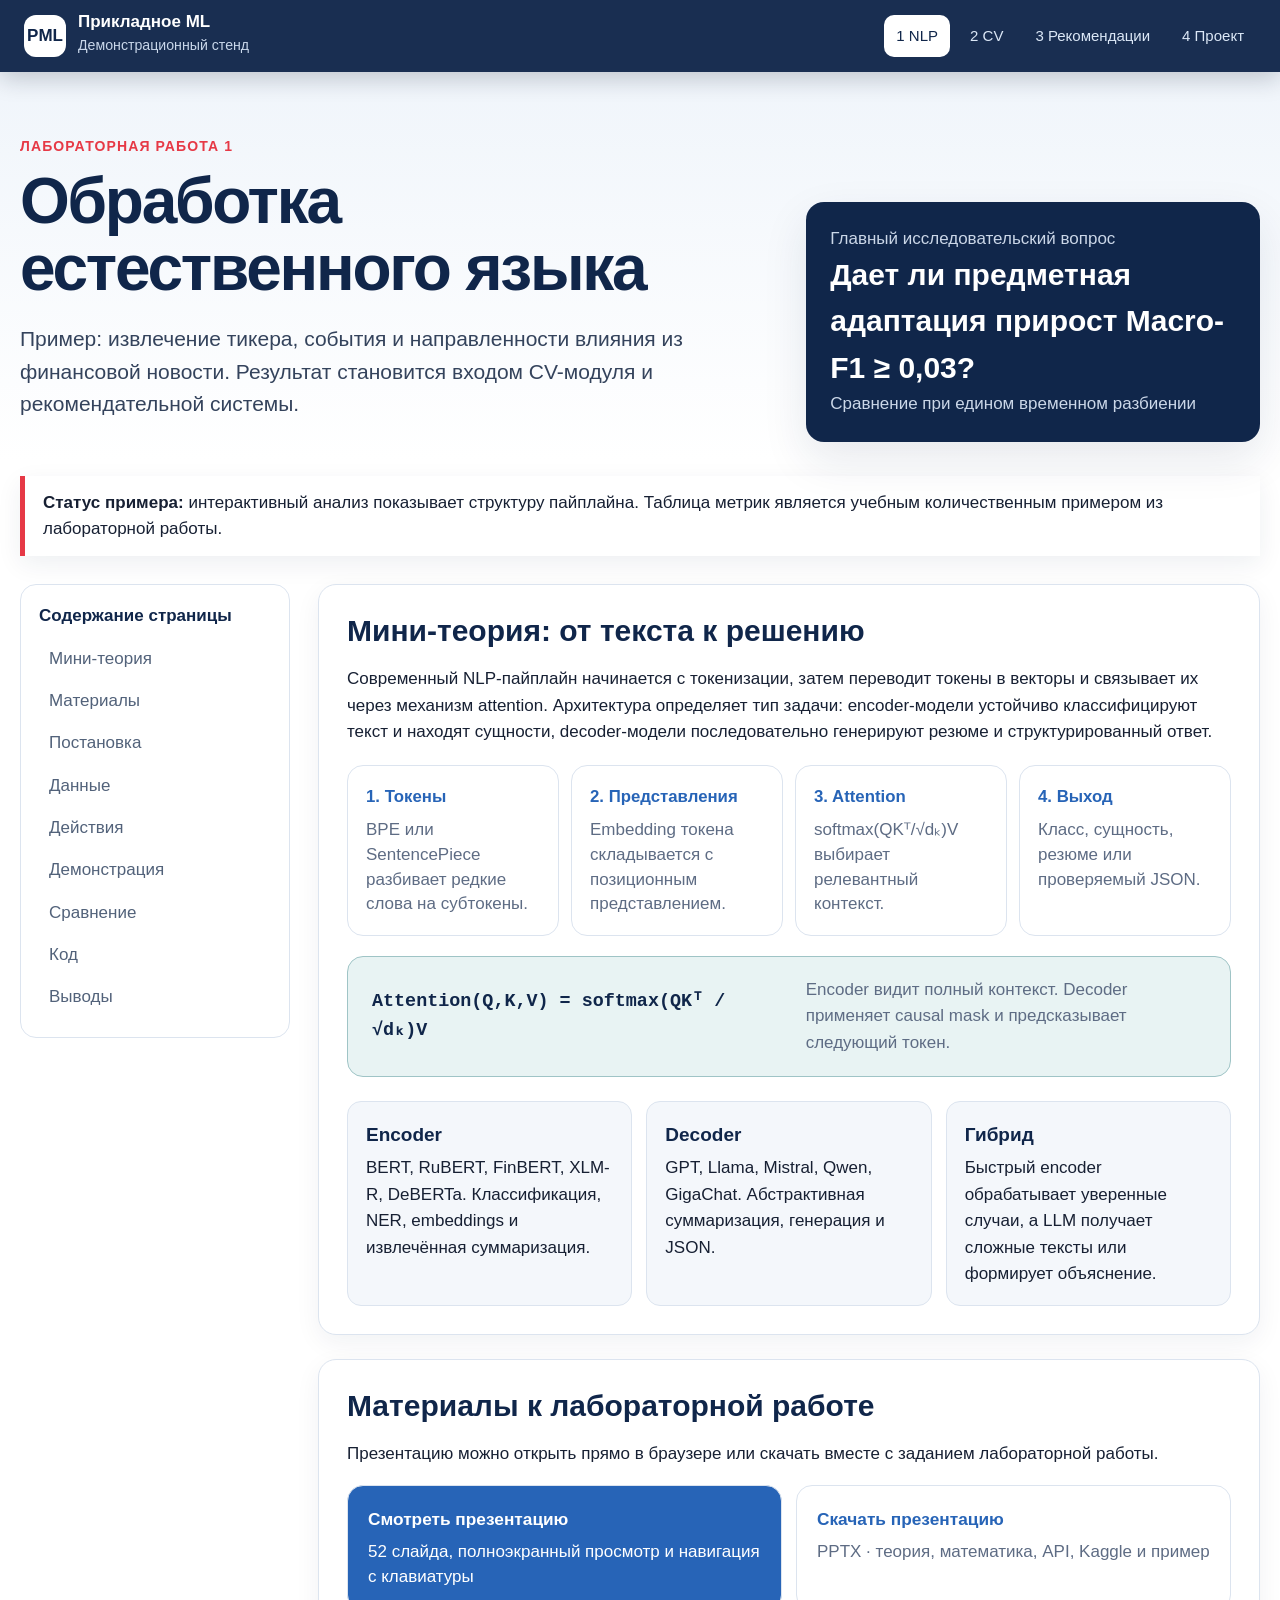
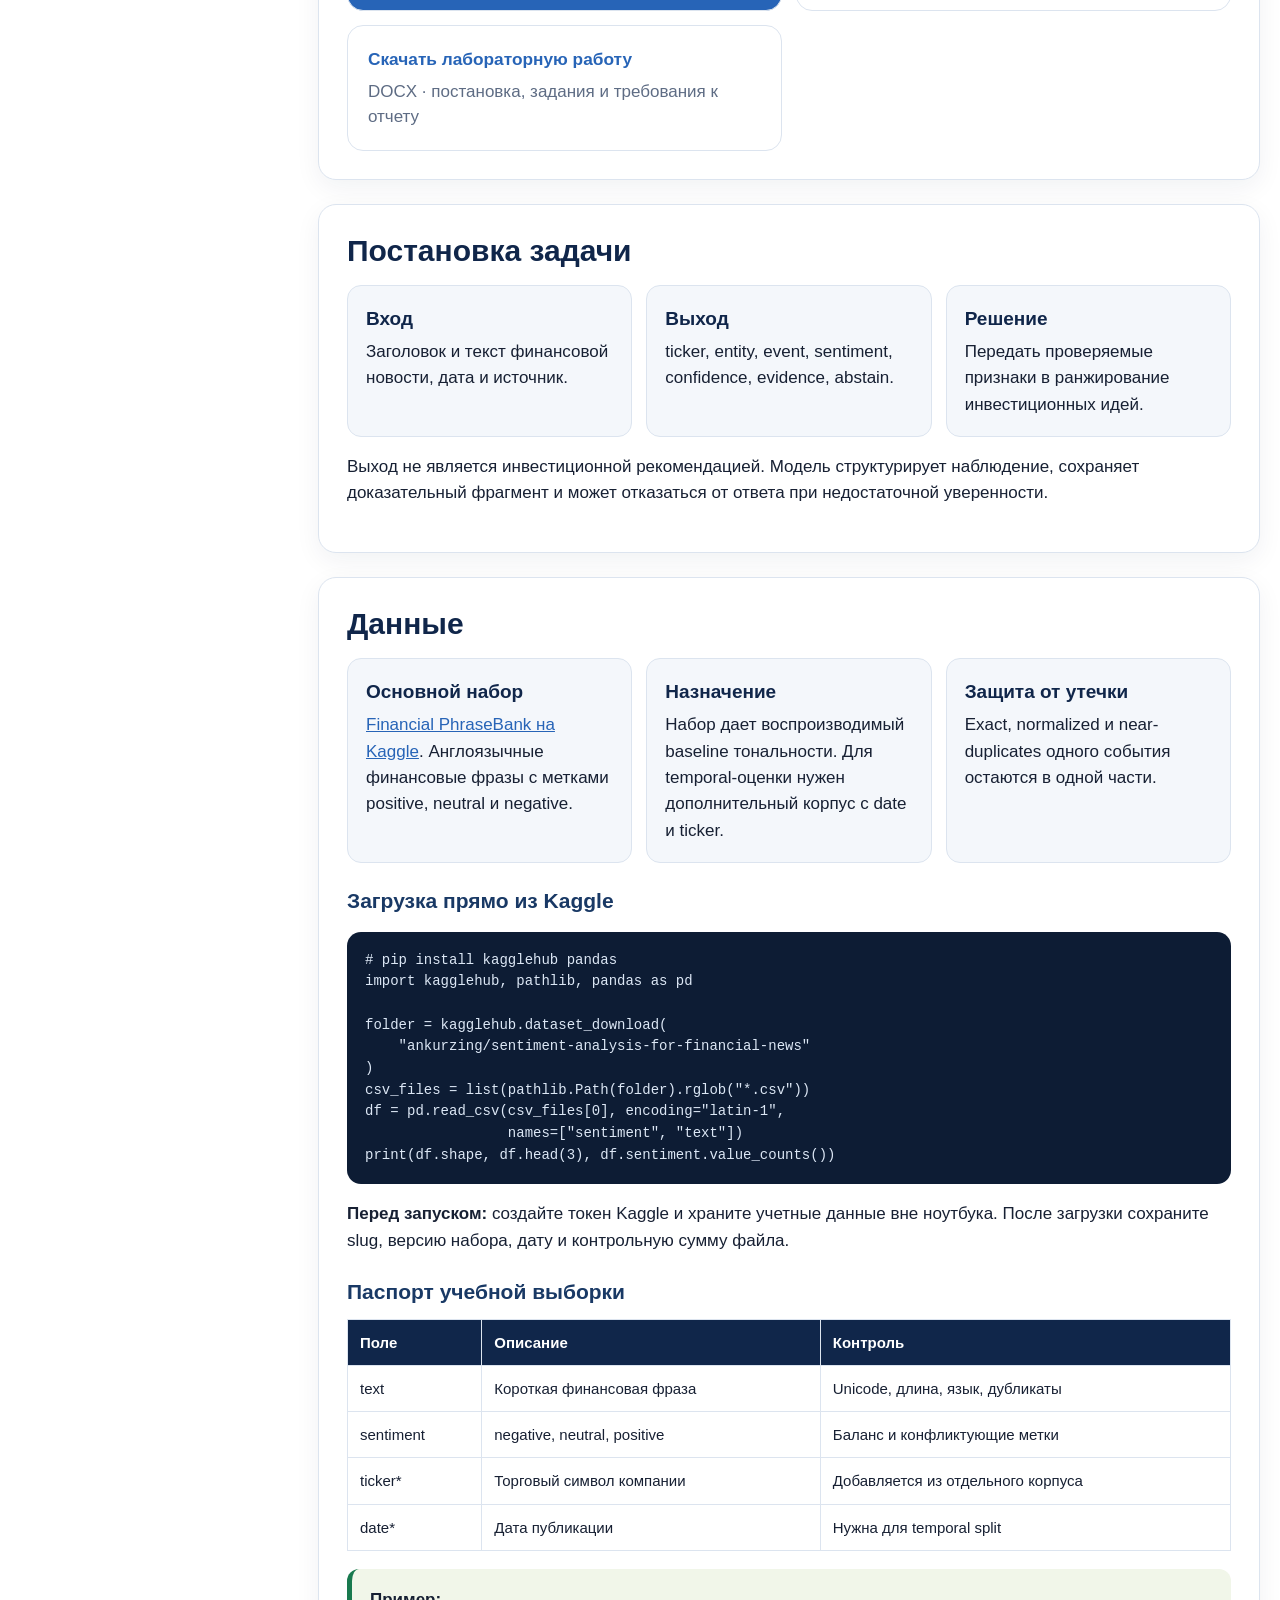
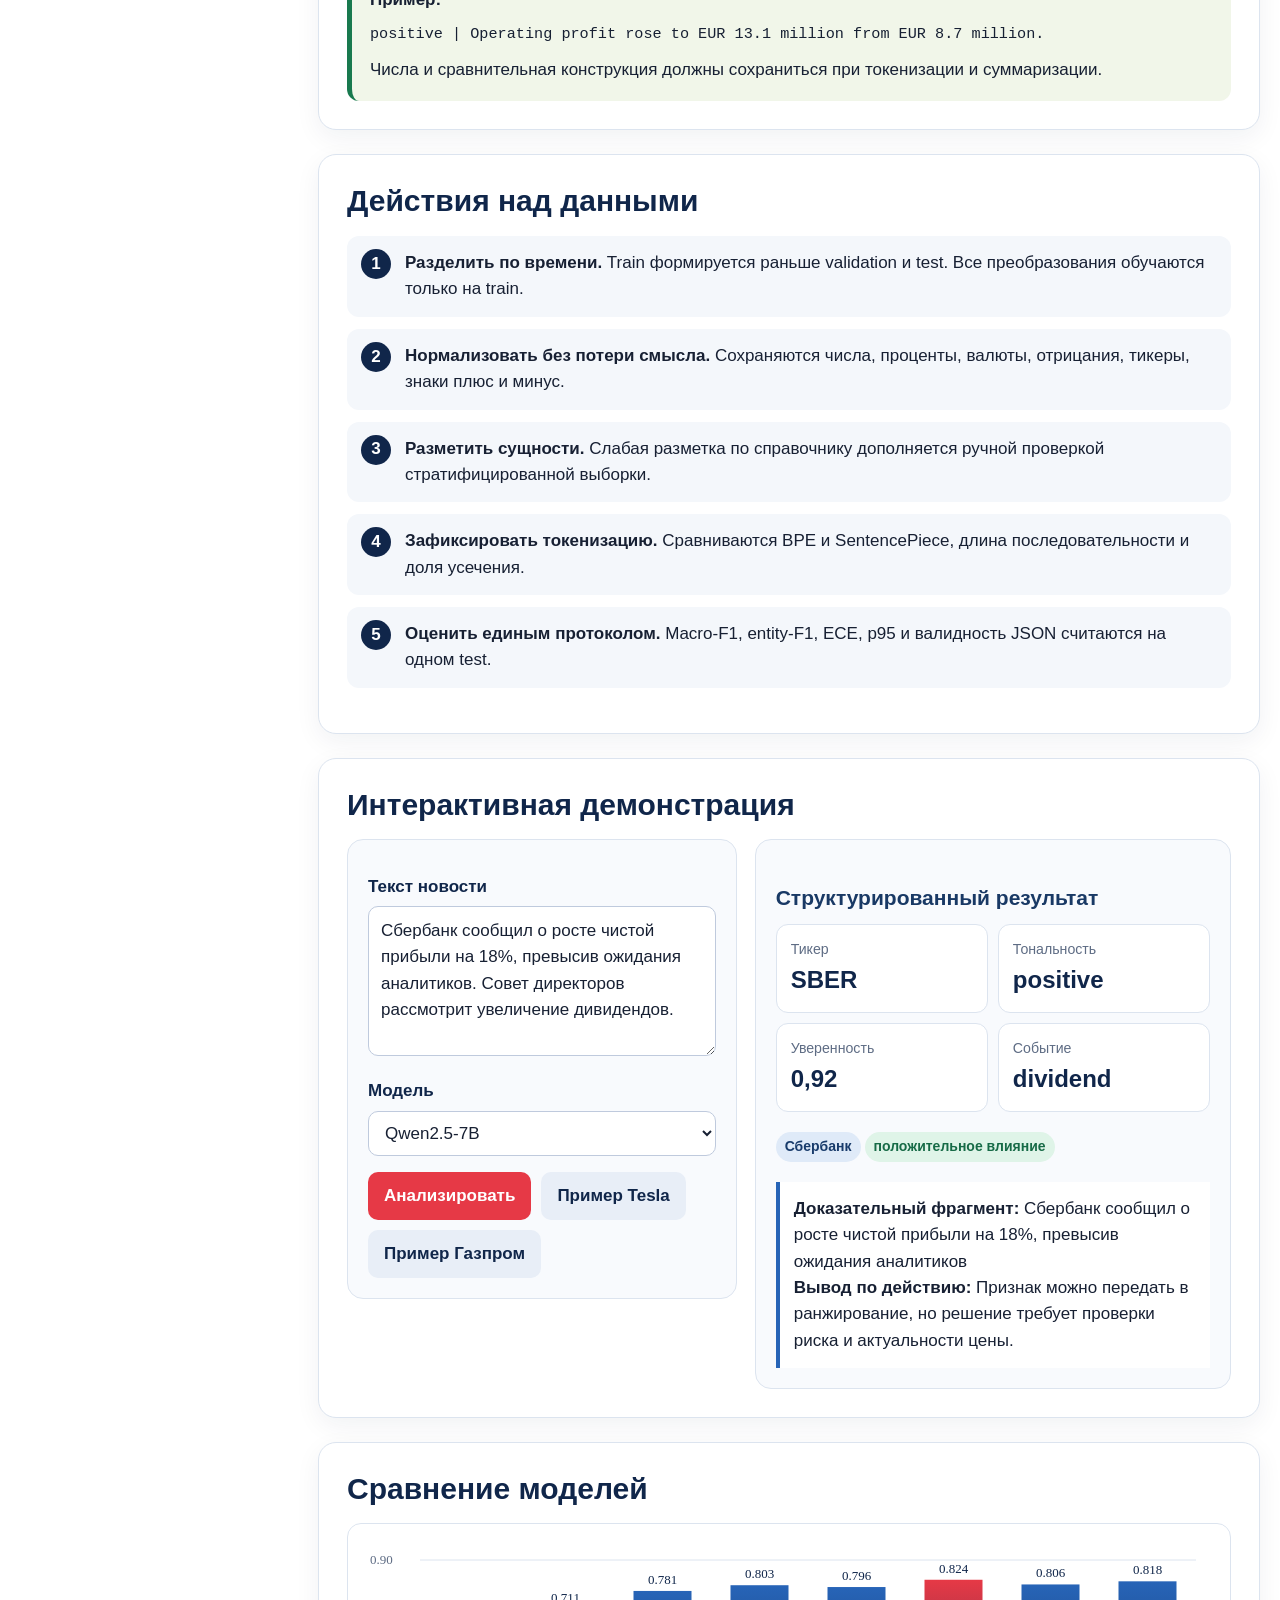
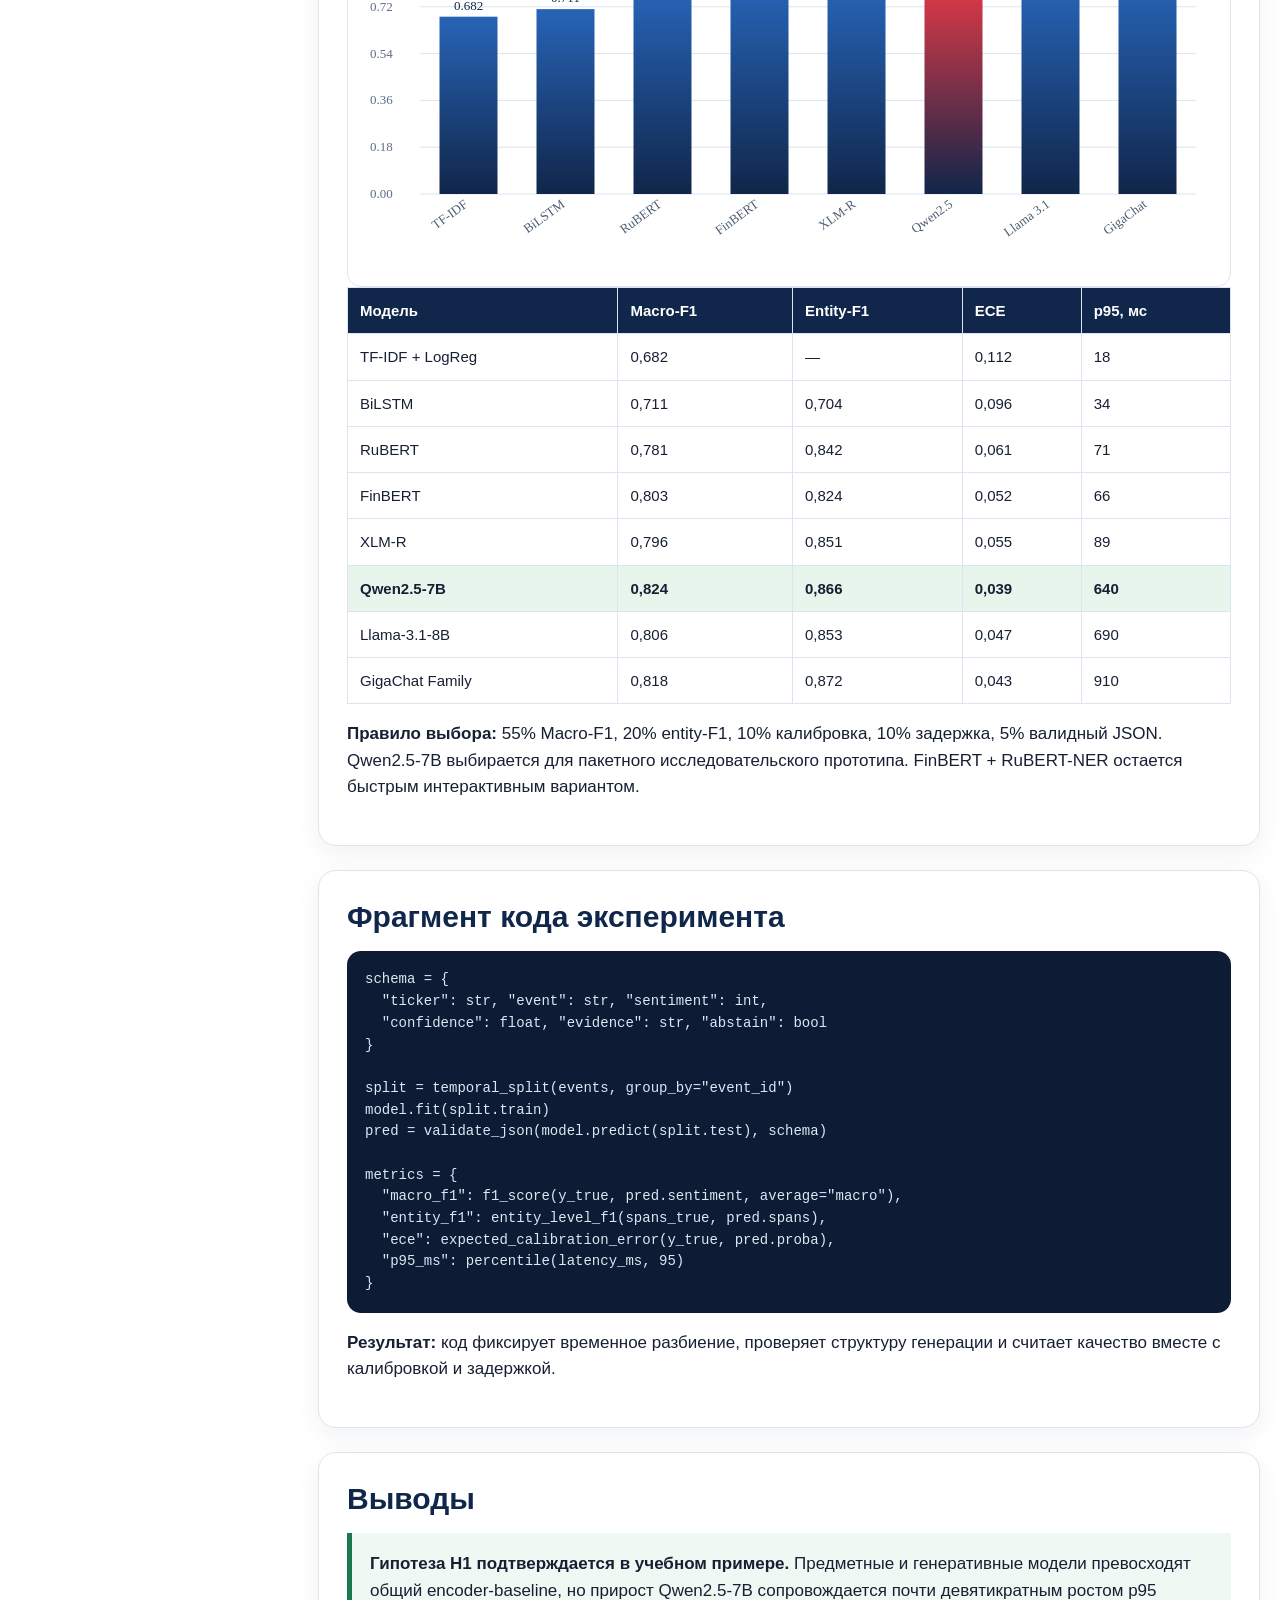
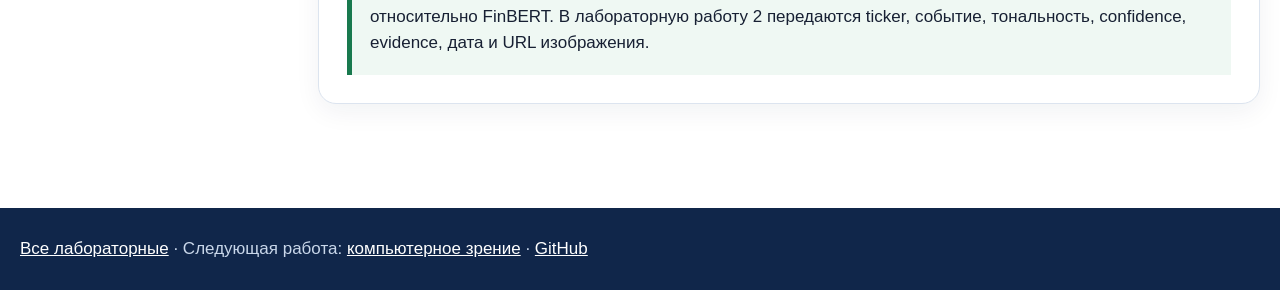
==== commit 167bcbe1: "Add labs 2-4 presentations and interactive materials" ====
--- a/lab1-nlp.html
+++ b/lab1-nlp.html
@@ -4,7 +4,7 @@
 <div class="notice"><b>Статус примера:</b> интерактивный анализ показывает структуру пайплайна. Таблица метрик является учебным количественным примером из лабораторной работы.</div>
 <div class="page-grid"><aside class="toc"><strong>Содержание страницы</strong><a href="#theory">Мини-теория</a><a href="#materials">Материалы</a><a href="#task">Постановка</a><a href="#data">Данные</a><a href="#actions">Действия</a><a href="#demo">Демонстрация</a><a href="#models">Сравнение</a><a href="#code">Код</a><a href="#conclusion">Выводы</a></aside><main>
 <section id="theory"><h2>Мини-теория: от текста к решению</h2><p>Современный NLP-пайплайн начинается с токенизации, затем переводит токены в векторы и связывает их через механизм attention. Архитектура определяет тип задачи: encoder-модели устойчиво классифицируют текст и находят сущности, decoder-модели последовательно генерируют резюме и структурированный ответ.</p><div class="theory-flow"><div><b>1. Токены</b><span>BPE или SentencePiece разбивает редкие слова на субтокены.</span></div><div><b>2. Представления</b><span>Embedding токена складывается с позиционным представлением.</span></div><div><b>3. Attention</b><span>softmax(QKᵀ/√dₖ)V выбирает релевантный контекст.</span></div><div><b>4. Выход</b><span>Класс, сущность, резюме или проверяемый JSON.</span></div></div><div class="formula-card"><code>Attention(Q,K,V) = softmax(QKᵀ / √dₖ)V</code><span>Encoder видит полный контекст. Decoder применяет causal mask и предсказывает следующий токен.</span></div><div class="cards"><div class="card"><strong>Encoder</strong>BERT, RuBERT, FinBERT, XLM-R, DeBERTa. Классификация, NER, embeddings и извлечённая суммаризация.</div><div class="card"><strong>Decoder</strong>GPT, Llama, Mistral, Qwen, GigaChat. Абстрактивная суммаризация, генерация и JSON.</div><div class="card"><strong>Гибрид</strong>Быстрый encoder обрабатывает уверенные случаи, а LLM получает сложные тексты или формирует объяснение.</div></div></section>
-<section id="materials"><h2>Материалы к лабораторной работе</h2><p>Презентацию можно открыть прямо в браузере или скачать вместе с подробным текстом лектора и заданием лабораторной работы.</p><div class="download-grid"><a class="download-card primary-download" href="presentation-nlp.html"><b>Смотреть презентацию</b><span>52 слайда, полноэкранный просмотр и навигация с клавиатуры</span></a><a class="download-card" href="materials/ПЗМО_Лабораторная_1_NLP_теория_API_данные_финал.pptx" download><b>Скачать презентацию</b><span>PPTX · теория, математика, API, Kaggle и пример</span></a><a class="download-card" href="materials/Текст_лектора_ЛР1_NLP_архитектуры_API_данные.docx" download><b>Скачать текст лектора</b><span>DOCX · подробные пояснения ко всем слайдам</span></a><a class="download-card" href="materials/Лабораторная_работа_1_NLP.docx" download><b>Скачать лабораторную работу</b><span>DOCX · постановка, задания и требования к отчету</span></a></div></section>
+<section id="materials"><h2>Материалы к лабораторной работе</h2><p>Презентацию можно открыть прямо в браузере или скачать вместе с заданием лабораторной работы.</p><div class="download-grid"><a class="download-card primary-download" href="presentation-nlp.html"><b>Смотреть презентацию</b><span>52 слайда, полноэкранный просмотр и навигация с клавиатуры</span></a><a class="download-card" href="materials/ПЗМО_Лабораторная_1_NLP_теория_API_данные_финал.pptx" download><b>Скачать презентацию</b><span>PPTX · теория, математика, API, Kaggle и пример</span></a><a class="download-card" href="materials/Лабораторная_работа_1_NLP.docx" download><b>Скачать лабораторную работу</b><span>DOCX · постановка, задания и требования к отчету</span></a></div></section>
 <section id="task"><h2>Постановка задачи</h2><div class="cards"><div class="card"><strong>Вход</strong>Заголовок и текст финансовой новости, дата и источник.</div><div class="card"><strong>Выход</strong>ticker, entity, event, sentiment, confidence, evidence, abstain.</div><div class="card"><strong>Решение</strong>Передать проверяемые признаки в ранжирование инвестиционных идей.</div></div><p>Выход не является инвестиционной рекомендацией. Модель структурирует наблюдение, сохраняет доказательный фрагмент и может отказаться от ответа при недостаточной уверенности.</p></section>
 <section id="data"><h2>Данные</h2><div class="cards"><div class="card"><strong>Основной набор</strong><a href="https://www.kaggle.com/datasets/ankurzing/sentiment-analysis-for-financial-news">Financial PhraseBank на Kaggle</a>. Англоязычные финансовые фразы с метками positive, neutral и negative.</div><div class="card"><strong>Назначение</strong>Набор дает воспроизводимый baseline тональности. Для temporal-оценки нужен дополнительный корпус с date и ticker.</div><div class="card"><strong>Защита от утечки</strong>Exact, normalized и near-duplicates одного события остаются в одной части.</div></div><h3>Загрузка прямо из Kaggle</h3><pre class="code"># pip install kagglehub pandas
 import kagglehub, pathlib, pandas as pd
--- a/styles.css
+++ b/styles.css
@@ -125,6 +125,27 @@
 .formula-card code { font-size:1.15rem; color:var(--navy); font-weight:700; }
 .formula-card span { max-width:48%; color:var(--muted); }
 .download-grid { display:grid; grid-template-columns:repeat(2,1fr); gap:14px; }
+.formula-box { margin:18px 0 6px; padding:18px 22px; border:1px solid var(--line); border-left:5px solid var(--teal); border-radius:14px; background:#f2f8f8; text-align:center; font:700 1.04rem/1.45 Georgia,"Times New Roman",serif; color:var(--ink); overflow-wrap:anywhere; }
+.stage-log { display:grid; gap:7px; margin:12px 0; }
+.stage-log span { padding:8px 10px; border:1px solid var(--line); border-radius:9px; background:#f5f7f7; color:var(--muted); transition:.25s ease; }
+.stage-log span.active { color:#fff; background:var(--teal); border-color:var(--teal); transform:translateX(4px); box-shadow:0 8px 18px rgba(17,106,110,.18); }
+.cv-animated { position:relative; overflow:hidden; }
+.scan-line,.vision-box,.vision-mask { position:absolute; pointer-events:none; opacity:0; transition:opacity .2s ease; }
+.scan-line { left:5%; right:5%; top:12%; height:3px; border-radius:5px; background:linear-gradient(90deg,transparent,#39d6dc,transparent); box-shadow:0 0 15px #39d6dc; }
+.cv-animated.scanning .scan-line { opacity:1; animation:scanVision 1s linear infinite; }
+.vision-box { inset:12% 5% 14% 10%; border:3px dashed #2764b7; border-radius:10px; }
+.cv-animated.detecting .vision-box,.cv-animated.detected .vision-box,.cv-animated.segmenting .vision-box { opacity:1; animation:boxPulse .8s ease; }
+.vision-mask { inset:12% 5% 14% 10%; border-radius:10px; background:linear-gradient(135deg,rgba(17,106,110,.08),rgba(55,211,167,.33)); mix-blend-mode:multiply; }
+.cv-animated.segmenting .vision-mask { opacity:1; animation:maskFill .9s ease; }
+#ranking.ranking-animated .score-row { animation:rankIn .55s ease both; }
+#ranking.ranking-animated .score-row:nth-child(2){animation-delay:.06s} #ranking.ranking-animated .score-row:nth-child(3){animation-delay:.12s} #ranking.ranking-animated .score-row:nth-child(4){animation-delay:.18s} #ranking.ranking-animated .score-row:nth-child(5){animation-delay:.24s}
+#activePipeline .tag { display:inline-block; animation:tagIn .45s ease both; }
+#activePipeline .tag:nth-child(2){animation-delay:.08s} #activePipeline .tag:nth-child(3){animation-delay:.16s} #activePipeline .tag:nth-child(4){animation-delay:.24s} #activePipeline .tag:nth-child(5){animation-delay:.32s}
+@keyframes scanVision { from{top:12%} to{top:88%} }
+@keyframes boxPulse { 0%{transform:scale(.94);opacity:.2} 65%{transform:scale(1.02)} 100%{transform:scale(1)} }
+@keyframes maskFill { from{clip-path:inset(100% 0 0 0)} to{clip-path:inset(0)} }
+@keyframes rankIn { from{opacity:0;transform:translateY(12px)} to{opacity:1;transform:none} }
+@keyframes tagIn { from{opacity:0;transform:scale(.75)} to{opacity:1;transform:scale(1)} }
 .download-card { display:flex; flex-direction:column; gap:8px; padding:20px; border:1px solid var(--line); border-radius:16px; background:var(--paper); text-decoration:none; color:var(--ink); transition:.2s transform,.2s border-color; }
 .download-card:hover { transform:translateY(-2px); border-color:var(--blue); }
 .download-card b { font-size:1.08rem; color:var(--blue); }
